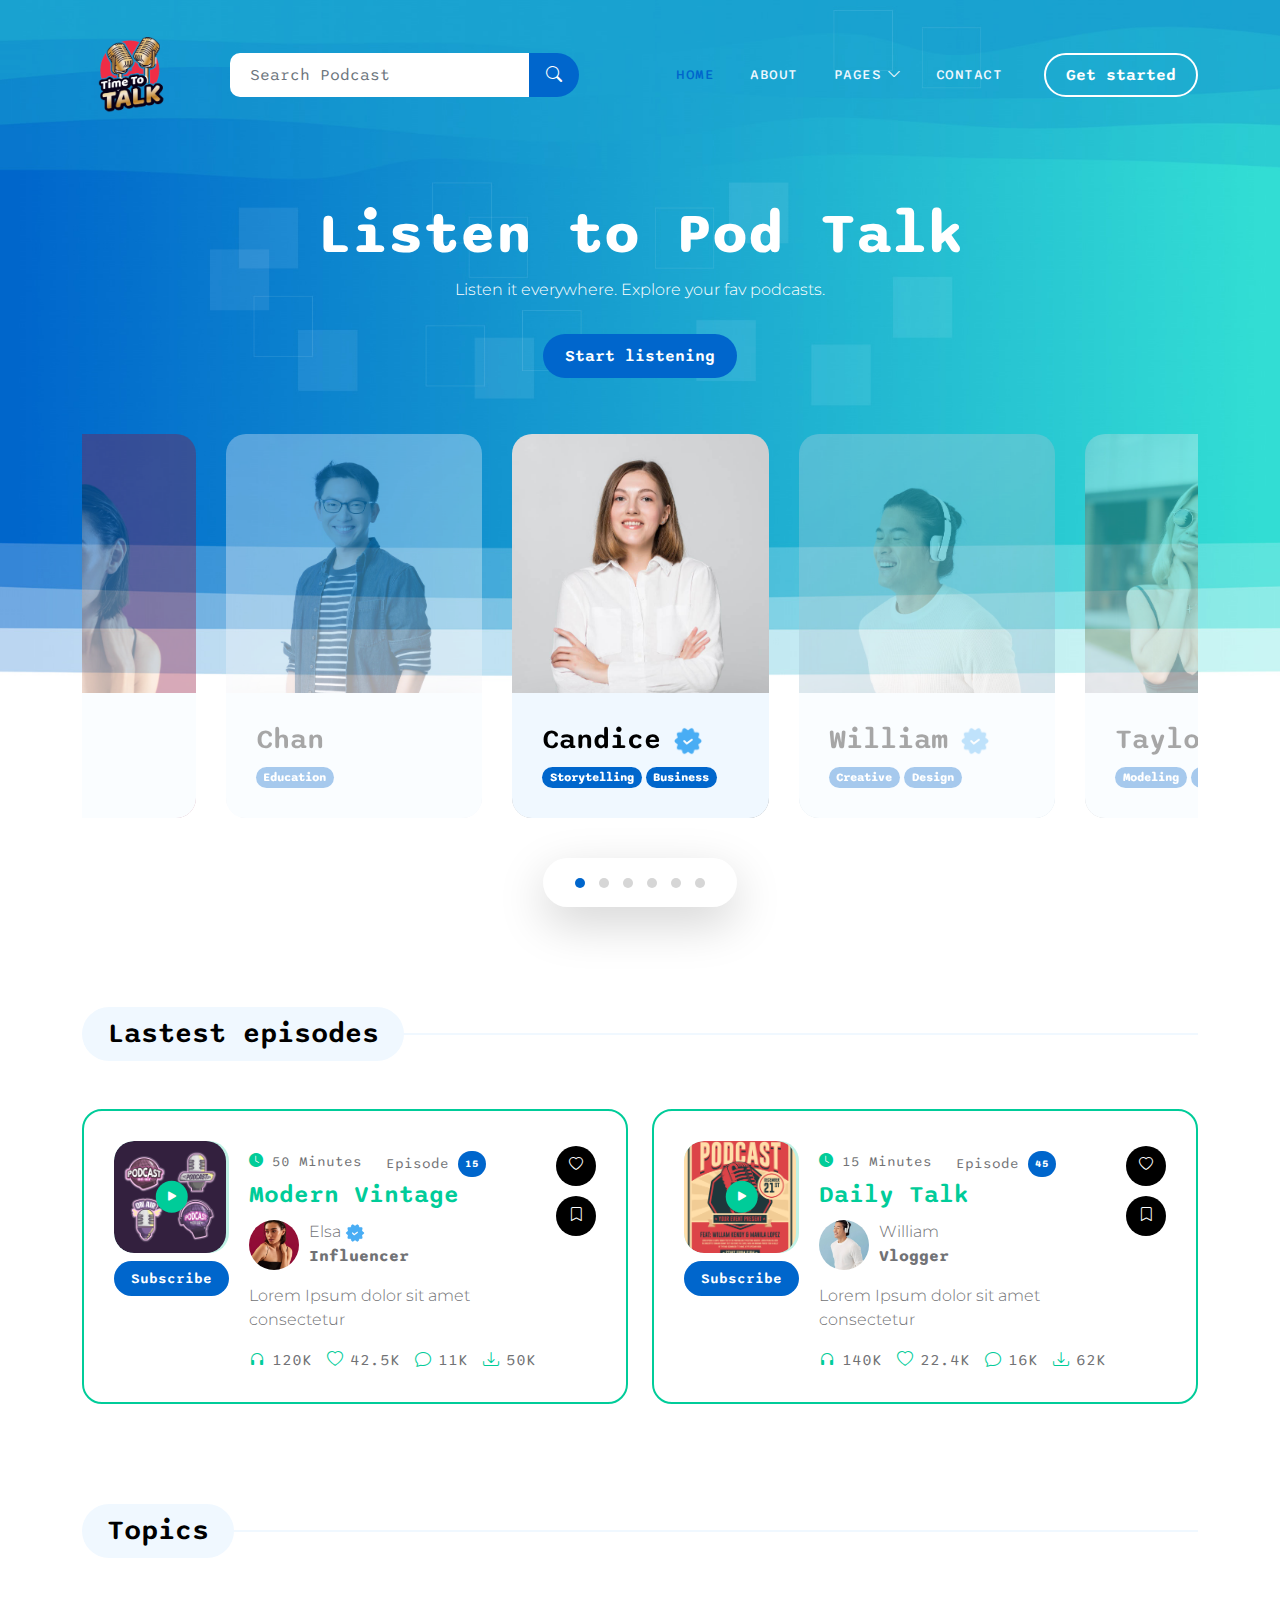
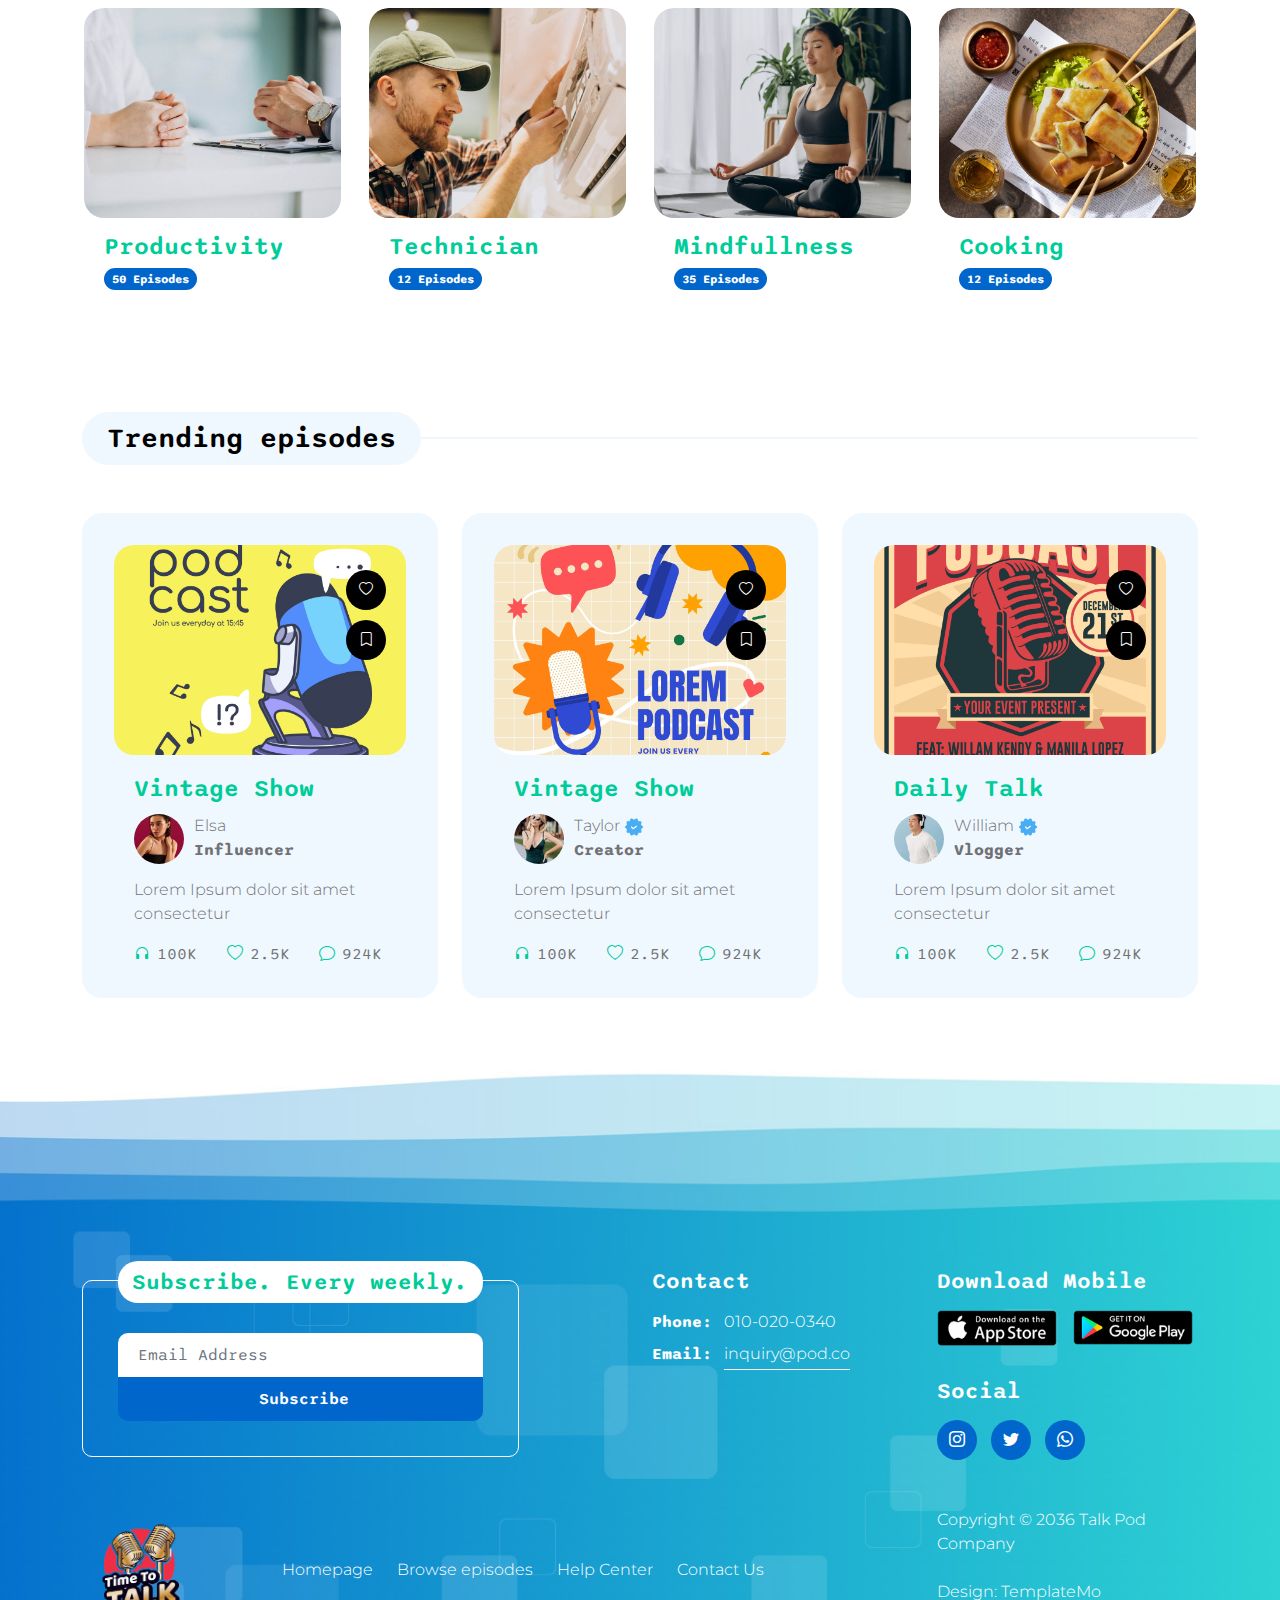
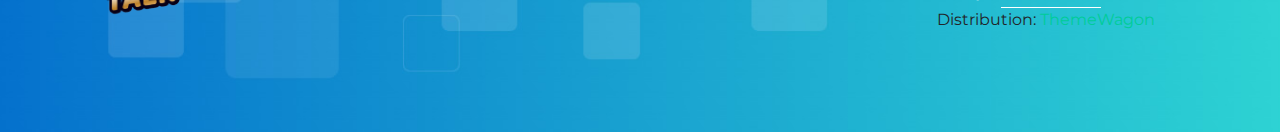
==== index.html @ e6b07812 "carpetas" ====
<!doctype html>
<html lang="en">

<head>
    <meta charset="utf-8">
    <meta name="viewport" content="width=device-width, initial-scale=1">

    <meta name="description" content="">
    <meta name="author" content="">

    <title>Pod Talk - Free Bootstrap 5 CSS Template</title>

    <!-- CSS FILES -->
    <link rel="preconnect" href="https://fonts.googleapis.com">

    <link rel="preconnect" href="https://fonts.gstatic.com" crossorigin>

    <link
        href="https://fonts.googleapis.com/css2?family=Montserrat:wght@300;400&family=Sono:wght@200;300;400;500;700&display=swap"
        rel="stylesheet">

    <link rel="stylesheet" href="css/bootstrap.min.css">

    <link rel="stylesheet" href="css/bootstrap-icons.css">

    <link rel="stylesheet" href="css/owl.carousel.min.css">

    <link rel="stylesheet" href="css/owl.theme.default.min.css">

    <link href="css/templatemo-pod-talk.css" rel="stylesheet">

    <!--

TemplateMo 584 Pod Talk

https://templatemo.com/tm-584-pod-talk

-->
</head>

<body>

    <main>

        <nav class="navbar navbar-expand-lg">
            <div class="container">
                <a class="navbar-brand me-lg-5 me-0" href="index.html">
                    <img src="images/pod-talk-logo.png" class="logo-image img-fluid" alt="templatemo pod talk">
                </a>

                <form action="#" method="get" class="custom-form search-form flex-fill me-3" role="search">
                    <div class="input-group input-group-lg">
                        <input name="search" type="search" class="form-control" id="search" placeholder="Search Podcast"
                            aria-label="Search">

                        <button type="submit" class="form-control" id="submit">
                            <i class="bi-search"></i>
                        </button>
                    </div>
                </form>

                <button class="navbar-toggler" type="button" data-bs-toggle="collapse" data-bs-target="#navbarNav"
                    aria-controls="navbarNav" aria-expanded="false" aria-label="Toggle navigation">
                    <span class="navbar-toggler-icon"></span>
                </button>

                <div class="collapse navbar-collapse" id="navbarNav">
                    <ul class="navbar-nav ms-lg-auto">
                        <li class="nav-item">
                            <a class="nav-link active" href="index.html">Home</a>
                        </li>

                        <li class="nav-item">
                            <a class="nav-link" href="about.html">About</a>
                        </li>

                        <li class="nav-item dropdown">
                            <a class="nav-link dropdown-toggle" href="#" id="navbarLightDropdownMenuLink" role="button"
                                data-bs-toggle="dropdown" aria-expanded="false">Pages</a>

                            <ul class="dropdown-menu dropdown-menu-light" aria-labelledby="navbarLightDropdownMenuLink">
                                <li><a class="dropdown-item" href="listing-page.html">Listing Page</a></li>

                                <li><a class="dropdown-item" href="detail-page.html">Detail Page</a></li>
                            </ul>
                        </li>

                        <li class="nav-item">
                            <a class="nav-link" href="contact.html">Contact</a>
                        </li>
                    </ul>

                    <div class="ms-4">
                        <a href="#section_3" class="btn custom-btn custom-border-btn smoothscroll">Get started</a>
                    </div>
                </div>
            </div>
        </nav>


        <section class="hero-section">
            <div class="container">
                <div class="row">

                    <div class="col-lg-12 col-12">
                        <div class="text-center mb-5 pb-2">
                            <h1 class="text-white">Listen to Pod Talk</h1>

                            <p class="text-white">Listen it everywhere. Explore your fav podcasts.</p>

                            <a href="#section_2" class="btn custom-btn smoothscroll mt-3">Start listening</a>
                        </div>

                        <div class="owl-carousel owl-theme">
                            <div class="owl-carousel-info-wrap item">
                                <img src="images/profile/smiling-business-woman-with-folded-hands-against-white-wall-toothy-smile-crossed-arms.jpg"
                                    class="owl-carousel-image img-fluid" alt="">

                                <div class="owl-carousel-info">
                                    <h4 class="mb-2">
                                        Candice
                                        <img src="images/verified.png" class="owl-carousel-verified-image img-fluid"
                                            alt="">
                                    </h4>

                                    <span class="badge">Storytelling</span>

                                    <span class="badge">Business</span>
                                </div>

                                <div class="social-share">
                                    <ul class="social-icon">
                                        <li class="social-icon-item">
                                            <a href="#" class="social-icon-link bi-twitter"></a>
                                        </li>

                                        <li class="social-icon-item">
                                            <a href="#" class="social-icon-link bi-facebook"></a>
                                        </li>
                                    </ul>
                                </div>
                            </div>

                            <div class="owl-carousel-info-wrap item">
                                <img src="images/profile/handsome-asian-man-listening-music-through-headphones.jpg"
                                    class="owl-carousel-image img-fluid" alt="">

                                <div class="owl-carousel-info">
                                    <h4 class="mb-2">
                                        William
                                        <img src="images/verified.png" class="owl-carousel-verified-image img-fluid"
                                            alt="">
                                    </h4>

                                    <span class="badge">Creative</span>

                                    <span class="badge">Design</span>
                                </div>

                                <div class="social-share">
                                    <ul class="social-icon">
                                        <li class="social-icon-item">
                                            <a href="#" class="social-icon-link bi-twitter"></a>
                                        </li>

                                        <li class="social-icon-item">
                                            <a href="#" class="social-icon-link bi-facebook"></a>
                                        </li>

                                        <li class="social-icon-item">
                                            <a href="#" class="social-icon-link bi-pinterest"></a>
                                        </li>
                                    </ul>
                                </div>
                            </div>

                            <div class="owl-carousel-info-wrap item">
                                <img src="images/profile/cute-smiling-woman-outdoor-portrait.jpg"
                                    class="owl-carousel-image img-fluid" alt="">

                                <div class="owl-carousel-info">
                                    <h4 class="mb-2">Taylor</h4>

                                    <span class="badge">Modeling</span>

                                    <span class="badge">Fashion</span>
                                </div>

                                <div class="social-share">
                                    <ul class="social-icon">
                                        <li class="social-icon-item">
                                            <a href="#" class="social-icon-link bi-twitter"></a>
                                        </li>

                                        <li class="social-icon-item">
                                            <a href="#" class="social-icon-link bi-facebook"></a>
                                        </li>

                                        <li class="social-icon-item">
                                            <a href="#" class="social-icon-link bi-pinterest"></a>
                                        </li>
                                    </ul>
                                </div>
                            </div>

                            <div class="owl-carousel-info-wrap item">
                                <img src="images/profile/man-portrait.jpg" class="owl-carousel-image img-fluid" alt="">

                                <div class="owl-carousel-info">
                                    <h4 class="mb-2">Nick</h4>

                                    <span class="badge">Acting</span>
                                </div>

                                <div class="social-share">
                                    <ul class="social-icon">
                                        <li class="social-icon-item">
                                            <a href="#" class="social-icon-link bi-instagram"></a>
                                        </li>

                                        <li class="social-icon-item">
                                            <a href="#" class="social-icon-link bi-youtube"></a>
                                        </li>
                                    </ul>
                                </div>
                            </div>

                            <div class="owl-carousel-info-wrap item">
                                <img src="images/profile/woman-posing-black-dress-medium-shot.jpg"
                                    class="owl-carousel-image img-fluid" alt="">

                                <div class="owl-carousel-info">
                                    <h4 class="mb-2">
                                        Elsa
                                        <img src="images/verified.png" class="owl-carousel-verified-image img-fluid"
                                            alt="">
                                    </h4>

                                    <span class="badge">Influencer</span>
                                </div>

                                <div class="social-share">
                                    <ul class="social-icon">
                                        <li class="social-icon-item">
                                            <a href="#" class="social-icon-link bi-instagram"></a>
                                        </li>

                                        <li class="social-icon-item">
                                            <a href="#" class="social-icon-link bi-youtube"></a>
                                        </li>
                                    </ul>
                                </div>
                            </div>

                            <div class="owl-carousel-info-wrap item">
                                <img src="images/profile/smart-attractive-asian-glasses-male-standing-smile-with-freshness-joyful-casual-blue-shirt-portrait-white-background.jpg"
                                    class="owl-carousel-image img-fluid" alt="">

                                <div class="owl-carousel-info">
                                    <h4 class="mb-2">Chan</h4>

                                    <span class="badge">Education</span>
                                </div>

                                <div class="social-share">
                                    <ul class="social-icon">
                                        <li class="social-icon-item">
                                            <a href="#" class="social-icon-link bi-linkedin"></a>
                                        </li>

                                        <li class="social-icon-item">
                                            <a href="#" class="social-icon-link bi-whatsapp"></a>
                                        </li>
                                    </ul>
                                </div>
                            </div>
                        </div>
                    </div>

                </div>
            </div>
        </section>


        <section class="latest-podcast-section section-padding pb-0" id="section_2">
            <div class="container">
                <div class="row justify-content-center">

                    <div class="col-lg-12 col-12">
                        <div class="section-title-wrap mb-5">
                            <h4 class="section-title">Lastest episodes</h4>
                        </div>
                    </div>

                    <div class="col-lg-6 col-12 mb-4 mb-lg-0">
                        <div class="custom-block d-flex">
                            <div class="">
                                <div class="custom-block-icon-wrap">
                                    <div class="section-overlay"></div>
                                    <a href="detail-page.html" class="custom-block-image-wrap">
                                        <img src="images/podcast/11683425_4790593.jpg"
                                            class="custom-block-image img-fluid" alt="">

                                        <a href="#" class="custom-block-icon">
                                            <i class="bi-play-fill"></i>
                                        </a>
                                    </a>
                                </div>

                                <div class="mt-2">
                                    <a href="#" class="btn custom-btn">
                                        Subscribe
                                    </a>
                                </div>
                            </div>

                            <div class="custom-block-info">
                                <div class="custom-block-top d-flex mb-1">
                                    <small class="me-4">
                                        <i class="bi-clock-fill custom-icon"></i>
                                        50 Minutes
                                    </small>

                                    <small>Episode <span class="badge">15</span></small>
                                </div>

                                <h5 class="mb-2">
                                    <a href="detail-page.html">
                                        Modern Vintage
                                    </a>
                                </h5>

                                <div class="profile-block d-flex">
                                    <img src="images/profile/woman-posing-black-dress-medium-shot.jpg"
                                        class="profile-block-image img-fluid" alt="">

                                    <p>
                                        Elsa
                                        <img src="images/verified.png" class="verified-image img-fluid" alt="">
                                        <strong>Influencer</strong>
                                    </p>
                                </div>

                                <p class="mb-0">Lorem Ipsum dolor sit amet consectetur</p>

                                <div class="custom-block-bottom d-flex justify-content-between mt-3">
                                    <a href="#" class="bi-headphones me-1">
                                        <span>120k</span>
                                    </a>

                                    <a href="#" class="bi-heart me-1">
                                        <span>42.5k</span>
                                    </a>

                                    <a href="#" class="bi-chat me-1">
                                        <span>11k</span>
                                    </a>

                                    <a href="#" class="bi-download">
                                        <span>50k</span>
                                    </a>
                                </div>
                            </div>

                            <div class="d-flex flex-column ms-auto">
                                <a href="#" class="badge ms-auto">
                                    <i class="bi-heart"></i>
                                </a>

                                <a href="#" class="badge ms-auto">
                                    <i class="bi-bookmark"></i>
                                </a>
                            </div>
                        </div>
                    </div>

                    <div class="col-lg-6 col-12">
                        <div class="custom-block d-flex">
                            <div class="">
                                <div class="custom-block-icon-wrap">
                                    <div class="section-overlay"></div>
                                    <a href="detail-page.html" class="custom-block-image-wrap">
                                        <img src="images/podcast/12577967_02.jpg" class="custom-block-image img-fluid"
                                            alt="">

                                        <a href="#" class="custom-block-icon">
                                            <i class="bi-play-fill"></i>
                                        </a>
                                    </a>
                                </div>

                                <div class="mt-2">
                                    <a href="#" class="btn custom-btn">
                                        Subscribe
                                    </a>
                                </div>
                            </div>

                            <div class="custom-block-info">
                                <div class="custom-block-top d-flex mb-1">
                                    <small class="me-4">
                                        <i class="bi-clock-fill custom-icon"></i>
                                        15 Minutes
                                    </small>

                                    <small>Episode <span class="badge">45</span></small>
                                </div>

                                <h5 class="mb-2">
                                    <a href="detail-page.html">
                                        Daily Talk
                                    </a>
                                </h5>

                                <div class="profile-block d-flex">
                                    <img src="images/profile/handsome-asian-man-listening-music-through-headphones.jpg"
                                        class="profile-block-image img-fluid" alt="">

                                    <p>William
                                        <strong>Vlogger</strong>
                                    </p>
                                </div>

                                <p class="mb-0">Lorem Ipsum dolor sit amet consectetur</p>

                                <div class="custom-block-bottom d-flex justify-content-between mt-3">
                                    <a href="#" class="bi-headphones me-1">
                                        <span>140k</span>
                                    </a>

                                    <a href="#" class="bi-heart me-1">
                                        <span>22.4k</span>
                                    </a>

                                    <a href="#" class="bi-chat me-1">
                                        <span>16k</span>
                                    </a>

                                    <a href="#" class="bi-download">
                                        <span>62k</span>
                                    </a>
                                </div>
                            </div>

                            <div class="d-flex flex-column ms-auto">
                                <a href="#" class="badge ms-auto">
                                    <i class="bi-heart"></i>
                                </a>

                                <a href="#" class="badge ms-auto">
                                    <i class="bi-bookmark"></i>
                                </a>
                            </div>
                        </div>
                    </div>

                </div>
            </div>
        </section>


        <section class="topics-section section-padding pb-0" id="section_3">
            <div class="container">
                <div class="row">

                    <div class="col-lg-12 col-12">
                        <div class="section-title-wrap mb-5">
                            <h4 class="section-title">Topics</h4>
                        </div>
                    </div>

                    <div class="col-lg-3 col-md-6 col-12 mb-4 mb-lg-0">
                        <div class="custom-block custom-block-overlay">
                            <a href="detail-page.html" class="custom-block-image-wrap">
                                <img src="images/topics/physician-consulting-his-patient-clinic.jpg"
                                    class="custom-block-image img-fluid" alt="">
                            </a>

                            <div class="custom-block-info custom-block-overlay-info">
                                <h5 class="mb-1">
                                    <a href="listing-page.html">
                                        Productivity
                                    </a>
                                </h5>

                                <p class="badge mb-0">50 Episodes</p>
                            </div>
                        </div>
                    </div>

                    <div class="col-lg-3 col-md-6 col-12 mb-4 mb-lg-0">
                        <div class="custom-block custom-block-overlay">
                            <a href="detail-page.html" class="custom-block-image-wrap">
                                <img src="images/topics/repairman-doing-air-conditioner-service.jpg"
                                    class="custom-block-image img-fluid" alt="">
                            </a>

                            <div class="custom-block-info custom-block-overlay-info">
                                <h5 class="mb-1">
                                    <a href="listing-page.html">
                                        Technician
                                    </a>
                                </h5>

                                <p class="badge mb-0">12 Episodes</p>
                            </div>
                        </div>
                    </div>

                    <div class="col-lg-3 col-md-6 col-12 mb-4 mb-lg-0">
                        <div class="custom-block custom-block-overlay">
                            <a href="detail-page.html" class="custom-block-image-wrap">
                                <img src="images/topics/woman-practicing-yoga-mat-home.jpg"
                                    class="custom-block-image img-fluid" alt="">
                            </a>

                            <div class="custom-block-info custom-block-overlay-info">
                                <h5 class="mb-1">
                                    <a href="listing-page.html">
                                        Mindfullness
                                    </a>
                                </h5>

                                <p class="badge mb-0">35 Episodes</p>
                            </div>
                        </div>
                    </div>

                    <div class="col-lg-3 col-md-6 col-12 mb-4 mb-lg-0">
                        <div class="custom-block custom-block-overlay">
                            <a href="detail-page.html" class="custom-block-image-wrap">
                                <img src="images/topics/delicious-meal-with-sambal-arrangement.jpg"
                                    class="custom-block-image img-fluid" alt="">
                            </a>

                            <div class="custom-block-info custom-block-overlay-info">
                                <h5 class="mb-1">
                                    <a href="listing-page.html">
                                        Cooking
                                    </a>
                                </h5>

                                <p class="badge mb-0">12 Episodes</p>
                            </div>
                        </div>
                    </div>

                </div>
            </div>
        </section>


        <section class="trending-podcast-section section-padding">
            <div class="container">
                <div class="row">

                    <div class="col-lg-12 col-12">
                        <div class="section-title-wrap mb-5">
                            <h4 class="section-title">Trending episodes</h4>
                        </div>
                    </div>

                    <div class="col-lg-4 col-12 mb-4 mb-lg-0">
                        <div class="custom-block custom-block-full">
                            <div class="custom-block-image-wrap">
                                <a href="detail-page.html">
                                    <img src="images/podcast/27376480_7326766.jpg" class="custom-block-image img-fluid"
                                        alt="">
                                </a>
                            </div>

                            <div class="custom-block-info">
                                <h5 class="mb-2">
                                    <a href="detail-page.html">
                                        Vintage Show
                                    </a>
                                </h5>

                                <div class="profile-block d-flex">
                                    <img src="images/profile/woman-posing-black-dress-medium-shot.jpg"
                                        class="profile-block-image img-fluid" alt="">

                                    <p>Elsa
                                        <strong>Influencer</strong>
                                    </p>
                                </div>

                                <p class="mb-0">Lorem Ipsum dolor sit amet consectetur</p>

                                <div class="custom-block-bottom d-flex justify-content-between mt-3">
                                    <a href="#" class="bi-headphones me-1">
                                        <span>100k</span>
                                    </a>

                                    <a href="#" class="bi-heart me-1">
                                        <span>2.5k</span>
                                    </a>

                                    <a href="#" class="bi-chat me-1">
                                        <span>924k</span>
                                    </a>
                                </div>
                            </div>

                            <div class="social-share d-flex flex-column ms-auto">
                                <a href="#" class="badge ms-auto">
                                    <i class="bi-heart"></i>
                                </a>

                                <a href="#" class="badge ms-auto">
                                    <i class="bi-bookmark"></i>
                                </a>
                            </div>
                        </div>
                    </div>

                    <div class="col-lg-4 col-12 mb-4 mb-lg-0">
                        <div class="custom-block custom-block-full">
                            <div class="custom-block-image-wrap">
                                <a href="detail-page.html">
                                    <img src="images/podcast/27670664_7369753.jpg" class="custom-block-image img-fluid"
                                        alt="">
                                </a>
                            </div>

                            <div class="custom-block-info">
                                <h5 class="mb-2">
                                    <a href="detail-page.html">
                                        Vintage Show
                                    </a>
                                </h5>

                                <div class="profile-block d-flex">
                                    <img src="images/profile/cute-smiling-woman-outdoor-portrait.jpg"
                                        class="profile-block-image img-fluid" alt="">

                                    <p>
                                        Taylor
                                        <img src="images/verified.png" class="verified-image img-fluid" alt="">
                                        <strong>Creator</strong>
                                    </p>
                                </div>

                                <p class="mb-0">Lorem Ipsum dolor sit amet consectetur</p>

                                <div class="custom-block-bottom d-flex justify-content-between mt-3">
                                    <a href="#" class="bi-headphones me-1">
                                        <span>100k</span>
                                    </a>

                                    <a href="#" class="bi-heart me-1">
                                        <span>2.5k</span>
                                    </a>

                                    <a href="#" class="bi-chat me-1">
                                        <span>924k</span>
                                    </a>
                                </div>
                            </div>

                            <div class="social-share d-flex flex-column ms-auto">
                                <a href="#" class="badge ms-auto">
                                    <i class="bi-heart"></i>
                                </a>

                                <a href="#" class="badge ms-auto">
                                    <i class="bi-bookmark"></i>
                                </a>
                            </div>
                        </div>
                    </div>

                    <div class="col-lg-4 col-12">
                        <div class="custom-block custom-block-full">
                            <div class="custom-block-image-wrap">
                                <a href="detail-page.html">
                                    <img src="images/podcast/12577967_02.jpg" class="custom-block-image img-fluid"
                                        alt="">
                                </a>
                            </div>

                            <div class="custom-block-info">
                                <h5 class="mb-2">
                                    <a href="detail-page.html">
                                        Daily Talk
                                    </a>
                                </h5>

                                <div class="profile-block d-flex">
                                    <img src="images/profile/handsome-asian-man-listening-music-through-headphones.jpg"
                                        class="profile-block-image img-fluid" alt="">

                                    <p>
                                        William
                                        <img src="images/verified.png" class="verified-image img-fluid" alt="">
                                        <strong>Vlogger</strong>
                                    </p>
                                </div>

                                <p class="mb-0">Lorem Ipsum dolor sit amet consectetur</p>

                                <div class="custom-block-bottom d-flex justify-content-between mt-3">
                                    <a href="#" class="bi-headphones me-1">
                                        <span>100k</span>
                                    </a>

                                    <a href="#" class="bi-heart me-1">
                                        <span>2.5k</span>
                                    </a>

                                    <a href="#" class="bi-chat me-1">
                                        <span>924k</span>
                                    </a>
                                </div>
                            </div>

                            <div class="social-share d-flex flex-column ms-auto">
                                <a href="#" class="badge ms-auto">
                                    <i class="bi-heart"></i>
                                </a>

                                <a href="#" class="badge ms-auto">
                                    <i class="bi-bookmark"></i>
                                </a>
                            </div>
                        </div>
                    </div>

                </div>
            </div>
        </section>
    </main>


    <footer class="site-footer">
        <div class="container">
            <div class="row">

                <div class="col-lg-6 col-12 mb-5 mb-lg-0">
                    <div class="subscribe-form-wrap">
                        <h6>Subscribe. Every weekly.</h6>

                        <form class="custom-form subscribe-form" action="#" method="get" role="form">
                            <input type="email" name="subscribe-email" id="subscribe-email" pattern="[^ @]*@[^ @]*"
                                class="form-control" placeholder="Email Address" required="">

                            <div class="col-lg-12 col-12">
                                <button type="submit" class="form-control" id="submit">Subscribe</button>
                            </div>
                        </form>
                    </div>
                </div>

                <div class="col-lg-3 col-md-6 col-12 mb-4 mb-md-0 mb-lg-0">
                    <h6 class="site-footer-title mb-3">Contact</h6>

                    <p class="mb-2"><strong class="d-inline me-2">Phone:</strong> 010-020-0340</p>

                    <p>
                        <strong class="d-inline me-2">Email:</strong>
                        <a href="#">inquiry@pod.co</a>
                    </p>
                </div>

                <div class="col-lg-3 col-md-6 col-12">
                    <h6 class="site-footer-title mb-3">Download Mobile</h6>

                    <div class="site-footer-thumb mb-4 pb-2">
                        <div class="d-flex flex-wrap">
                            <a href="#">
                                <img src="images/app-store.png" class="me-3 mb-2 mb-lg-0 img-fluid" alt="">
                            </a>

                            <a href="#">
                                <img src="images/play-store.png" class="img-fluid" alt="">
                            </a>
                        </div>
                    </div>

                    <h6 class="site-footer-title mb-3">Social</h6>

                    <ul class="social-icon">
                        <li class="social-icon-item">
                            <a href="#" class="social-icon-link bi-instagram"></a>
                        </li>

                        <li class="social-icon-item">
                            <a href="#" class="social-icon-link bi-twitter"></a>
                        </li>

                        <li class="social-icon-item">
                            <a href="#" class="social-icon-link bi-whatsapp"></a>
                        </li>
                    </ul>
                </div>

            </div>
        </div>

        <div class="container pt-5">
            <div class="row align-items-center">

                <div class="col-lg-2 col-md-3 col-12">
                    <a class="navbar-brand" href="index.html">
                        <img src="images/pod-talk-logo.png" class="logo-image img-fluid" alt="templatemo pod talk">
                    </a>
                </div>

                <div class="col-lg-7 col-md-9 col-12">
                    <ul class="site-footer-links">
                        <li class="site-footer-link-item">
                            <a href="#" class="site-footer-link">Homepage</a>
                        </li>

                        <li class="site-footer-link-item">
                            <a href="#" class="site-footer-link">Browse episodes</a>
                        </li>

                        <li class="site-footer-link-item">
                            <a href="#" class="site-footer-link">Help Center</a>
                        </li>

                        <li class="site-footer-link-item">
                            <a href="#" class="site-footer-link">Contact Us</a>
                        </li>
                    </ul>
                </div>

                <div class="col-lg-3 col-12">
                    <p class="copyright-text mb-0">Copyright © 2036 Talk Pod Company
                        <br><br>
                        Design: <a rel="nofollow" href="https://templatemo.com/page/1" target="_parent">TemplateMo</a>
                    </p> Distribution: <a rel="nofollow" href="https://themewagon.com" target="_blank">ThemeWagon</a>
                </div>
            </div>
        </div>
    </footer>


    <!-- JAVASCRIPT FILES -->
    <script src="js/jquery.min.js"></script>
    <script src="js/bootstrap.bundle.min.js"></script>
    <script src="js/owl.carousel.min.js"></script>
    <script src="js/custom.js"></script>

</body>

</html>
---- css/templatemo-pod-talk.css ----
/*

TemplateMo 584 Pod Talk

https://templatemo.com/tm-584-pod-talk

*/



/*---------------------------------------
  CUSTOM PROPERTIES ( VARIABLES )             
-----------------------------------------*/
:root {
  --white-color:                  #ffffff;
  --primary-color:                #00CC99;
  --secondary-color:              #0066CC;
  --section-bg-color:             #f0f8ff;
  --custom-btn-bg-color:          #0066CC;
  --custom-btn-bg-hover-color:    #00CC99;
  --dark-color:                   #000000;
  --p-color:                      #717275;
  --border-color:                 #7fffd4;
  --link-hover-color:             #0066CC;

  --body-font-family:             'Montserrat', sans-serif;
  --title-font-family:            'Sono', sans-serif;

  --h1-font-size:                 58px;
  --h2-font-size:                 46px;
  --h3-font-size:                 32px;
  --h4-font-size:                 28px;
  --h5-font-size:                 24px;
  --h6-font-size:                 22px;
  --p-font-size:                  16px;
  --menu-font-size:               14px;

  --border-radius-large:          100px;
  --border-radius-medium:         20px;
  --border-radius-small:          10px;

  --font-weight-light:            300;
  --font-weight-normal:           400;
  --font-weight-medium:           500;
  --font-weight-semibold:         600;
  --font-weight-bold:             700;
}

body {
  background-color: var(--white-color);
  font-family: var(--body-font-family); 
}


/*---------------------------------------
  TYPOGRAPHY               
-----------------------------------------*/

h2,
h3,
h4,
h5,
h6 {
  color: var(--dark-color);
}

h1,
h2,
h3,
h4,
h5,
h6 {
  font-family: var(--title-font-family); 
  font-weight: var(--font-weight-semibold);
}

h1 {
  font-size: var(--h1-font-size);
  font-weight: var(--font-weight-bold);
}

h2 {
  font-size: var(--h2-font-size);
  font-weight: var(--font-weight-bold);
}

h3 {
  font-size: var(--h3-font-size);
}

h4 {
  font-size: var(--h4-font-size);
}

h5 {
  font-size: var(--h5-font-size);
}

h6 {
  font-size: var(--h6-font-size);
}

p {
  color: var(--p-color);
  font-size: var(--p-font-size);
  font-weight: var(--font-weight-light);
}

ul li {
  color: var(--p-color);
  font-size: var(--p-font-size);
  font-weight: var(--font-weight-light);
}

a, 
button {
  touch-action: manipulation;
  transition: all 0.3s;
}

a {
  display: inline-block;
  color: var(--primary-color);
  text-decoration: none;
}

a:hover {
  color: var(--link-hover-color);
}

b,
strong {
  font-weight: var(--font-weight-bold);
}

::selection {
  background-color: var(--primary-color);
  color: var(--white-color);
}


/*---------------------------------------
  SECTION               
-----------------------------------------*/
.section-title-wrap {
  position: relative;
}

.section-title-wrap::after {
  content: "";
  background: var(--section-bg-color);
  width: 100%;
  height: 2px;
  position: absolute;
  top: 50%;
  left: 50%;
  transform: translate(-50%, -50%);
  pointer-events: none;
}

.section-title {
  background: var(--section-bg-color);
  border-radius: var(--border-radius-large);
  display: inline-block;
  position: relative;
  z-index: 2;
  margin-bottom: 0;
  padding: 10px 25px;
}

.section-padding {
  padding-top: 100px;
  padding-bottom: 100px;
}

main {
  position: relative;
  z-index: 1;
}

.section-bg {
  background-color: var(--section-bg-color);
}

.section-overlay {
  background-color: var(--primary-color);
  position: absolute;
  top: 0;
  left: 0;
  pointer-events: none;
  width: 100%;
  height: 100%;
  opacity: 0.85;
}

.section-overlay + .container {
  position: relative;
}


/*---------------------------------------
  CUSTOM ICON COLOR               
-----------------------------------------*/
.custom-icon {
  color: var(--primary-color);
}


/*---------------------------------------
  CUSTOM BUTTON               
-----------------------------------------*/
.custom-btn {
  background: var(--custom-btn-bg-color);
  border: 2px solid transparent;
  border-radius: var(--border-radius-large);
  color: var(--white-color);
  font-family: var(--title-font-family);
  font-size: var(--p-font-size);
  font-weight: var(--font-weight-semibold);
  line-height: normal;
  transition: all 0.3s;
  padding: 10px 20px;
}

.custom-btn:hover {
  background: var(--custom-btn-bg-hover-color);
  color: var(--white-color);
}

.custom-border-btn {
  background: transparent;
  border: 2px solid var(--custom-btn-bg-color);
  color: var(--custom-btn-bg-color);
}

.custom-border-btn:hover {
  background: var(--custom-btn-bg-color);
  border-color: transparent;
  color: var(--primary-color);
}

.custom-btn-bg-white {
  border-color: var(--white-color);
  color: var(--white-color);
}


/*---------------------------------------
  SITE HEADER              
-----------------------------------------*/
.site-header {
  background-image: url('../images/templatemo-wave-header.jpg'), linear-gradient(#348CD2, #FFFFFF);;
  background-repeat: no-repeat;
  background-size: cover;
  background-position: center;
  min-height: 480px;
  position: relative;
}

.site-header h2 {
  color: var(--white-color);
}


/*---------------------------------------
  NAVIGATION              
-----------------------------------------*/
.navbar {
  background-color: transparent;
  position: absolute;
  top: 0;
  right: 0;
  left: 0;
  z-index: 9;
  padding-top: 20px;
  padding-bottom: 20px;
}

.navbar .navbar-brand,
.navbar .navbar-brand:hover {
  color: var(--white-color);
}

.navbar .logo-image {
  width: 100px;
}

.logo-image {
  width: 120px;
  height: auto;
}

.navbar-brand,
.navbar-brand:hover {
  font-size: var(--h3-font-size);
  font-weight: var(--font-weight-bold);
  display: inline-block;
}

.navbar-brand span {
  font-family: var(--title-font-family);
}

.navbar-nav .nav-link {
  display: inline-block;
  color: var(--section-bg-color);
  font-family: var(--title-font-family); 
  font-size: var(--menu-font-size);
  font-weight: var(--font-weight-medium);
  text-transform: uppercase;
  letter-spacing: 0.5px;
  position: relative;
  padding-top: 15px;
  padding-bottom: 15px;
}

.navbar-expand-lg .navbar-nav .nav-link {
  padding-right: 18px;
  padding-left: 18px;
}

.navbar-nav .nav-link.active, 
.navbar-nav .nav-link:hover {
  color: var(--secondary-color);
}

.navbar .dropdown-menu {
  background: var(--white-color);
  box-shadow: 0 1rem 3rem rgba(0,0,0,.175);
  border: 0;
  display: inherit;
  opacity: 0;
  min-width: 9rem;
  margin-top: 20px;
  padding: 13px 0 10px 0;
  transition: all 0.3s;
  pointer-events: none;
}

.navbar .dropdown-menu::before {
  content: "";
  width: 0;
  height: 0;
  border-left: 20px solid transparent;
  border-right: 20px solid transparent;
  border-bottom: 15px solid var(--white-color);
  position: absolute;
  top: -10px;
  left: 10px;
}

.navbar .dropdown-item {
  display: inline-block;
  color: var(--p-bg-color);
  font-family: var(--title-font-family); 
  font-size: var(--menu-font-size);
  font-weight: var(--font-weight-medium);
  text-transform: uppercase;
  letter-spacing: 0.5px;
  position: relative;
}

.navbar .dropdown-item.active, 
.navbar .dropdown-item:active,
.navbar .dropdown-item:focus, 
.navbar .dropdown-item:hover {
  background: transparent;
  color: var(--secondary-color);
}

.navbar .dropdown-toggle::after {
  content: "\f282";
  display: inline-block;
  font-family: bootstrap-icons !important;
  font-size: var(--menu-font-size);
  font-style: normal;
  font-weight: normal !important;
  font-variant: normal;
  text-transform: none;
  line-height: 1;
  vertical-align: -.125em;
  -webkit-font-smoothing: antialiased;
  -moz-osx-font-smoothing: grayscale;
  position: relative;
  left: 2px;
  border: 0;
}

@media screen and (min-width: 992px) {
  .navbar .dropdown:hover .dropdown-menu {
    opacity: 1;
    margin-top: 0;
    pointer-events: auto;
  }
}

.navbar .custom-border-btn {
  border-color: var(--white-color);
  color: var(--white-color);
}

.navbar .custom-border-btn:hover {
  background: var(--white-color);
  color: var(--secondary-color);
}

.navbar-toggler {
  border: 0;
  padding: 0;
  cursor: pointer;
  margin: 0;
  width: 30px;
  height: 35px;
  outline: none;
}

.navbar-toggler:focus {
  outline: none;
  box-shadow: none;
}

.navbar-toggler[aria-expanded="true"] .navbar-toggler-icon {
  background: transparent;
}

.navbar-toggler[aria-expanded="true"] .navbar-toggler-icon:before,
.navbar-toggler[aria-expanded="true"] .navbar-toggler-icon:after {
  transition: top 300ms 50ms ease, -webkit-transform 300ms 350ms ease;
  transition: top 300ms 50ms ease, transform 300ms 350ms ease;
  transition: top 300ms 50ms ease, transform 300ms 350ms ease, -webkit-transform 300ms 350ms ease;
  top: 0;
}

.navbar-toggler[aria-expanded="true"] .navbar-toggler-icon:before {
  transform: rotate(45deg);
}

.navbar-toggler[aria-expanded="true"] .navbar-toggler-icon:after {
  transform: rotate(-45deg);
}

.navbar-toggler .navbar-toggler-icon {
  background: var(--white-color);
  transition: background 10ms 300ms ease;
  display: block;
  width: 30px;
  height: 2px;
  position: relative;
}

.navbar-toggler .navbar-toggler-icon:before,
.navbar-toggler .navbar-toggler-icon:after {
  transition: top 300ms 350ms ease, -webkit-transform 300ms 50ms ease;
  transition: top 300ms 350ms ease, transform 300ms 50ms ease;
  transition: top 300ms 350ms ease, transform 300ms 50ms ease, -webkit-transform 300ms 50ms ease;
  position: absolute;
  right: 0;
  left: 0;
  background: var(--white-color);
  width: 30px;
  height: 2px;
  content: '';
}

.navbar-toggler .navbar-toggler-icon::before {
  top: -8px;
}

.navbar-toggler .navbar-toggler-icon::after {
  top: 8px;
}


/*---------------------------------------
  CAROUSEL        
-----------------------------------------*/
.hero-section {
  background-image: url('../images/templatemo-wave-banner.jpg'), linear-gradient(#348CD2, #FFFFFF);
  background-repeat: no-repeat;
  background-size: 108% 76%;
  background-position: top;
  padding-top: 200px;
}

.owl-carousel {
  text-align: center;
}

.owl-carousel-image {
  display: block;
}

.owl-carousel .owl-item .owl-carousel-verified-image {
  display: inline-block;
  width: 30px;
  height: auto;
  position: relative;
  right: 5px;
}

.verified-image {
  display: inline-block;
  width: 20px;
  height: auto;
}

.owl-carousel .owl-item {
  opacity: 0.35;
}

.owl-carousel .owl-item.active.center {
  opacity: 1;
}

.owl-carousel-info-wrap {
  border-radius: var(--border-radius-medium);
  position: relative;
  overflow: hidden;
  text-align: left;
}

.owl-carousel-info {
  background-color: var(--section-bg-color);
  box-shadow: 0 1rem 3rem rgba(0,0,0,.175);
  position: absolute;
  bottom: 0;
  right: 0;
  left: 0;
  padding: 30px;
}

.badge {
  background-color: var(--custom-btn-bg-color);
  font-family: var(--title-font-family);
  border-radius: var(--border-radius-large);
  color: var(--white-color);
  padding-bottom: 5px;
}

.owl-carousel-info-wrap .social-share,
.team-thumb .social-share {
  position: absolute;
  right: 0;
  bottom: 0;
}

.owl-carousel-info-wrap .social-icon,
.team-thumb .social-icon {
  opacity: 0;
  transition: all 0.3s ease;
  transform: translateX(0);
  padding-right: 20px;
  padding-left: 20px;
}

.owl-carousel .owl-item.active.center .owl-carousel-info-wrap:hover .social-icon,
.team-thumb:hover .social-icon {
  transform: translateY(-100%);
  opacity: 1;
}

.owl-carousel-info-wrap .social-icon-item,
.owl-carousel-info-wrap .social-icon-link,
.team-thumb .social-icon-item,
.team-thumb .social-icon-link {
  display: block;
  margin-bottom: 10px;
  margin-left: auto;
}

.owl-carousel-info-wrap .social-icon-link {
  margin-top: 5px;
  margin-bottom: 5px;
}

.owl-carousel .owl-dots {
  background-color: var(--white-color);
  box-shadow: 0 1rem 3rem rgba(0,0,0,.175);
  border-radius: var(--border-radius-large);
  display: inline-block;
  margin: auto;
  margin-top: 40px;
  padding: 15px 25px;
  padding-bottom: 7px;
}

.owl-theme .owl-nav.disabled+.owl-dots {
  margin-top: 40px;
}

.owl-theme .owl-dots .owl-dot.active span, 
.owl-theme .owl-dots .owl-dot:hover span {
  background: var(--secondary-color);
}


/*---------------------------------------
  CUSTOM BLOCK              
-----------------------------------------*/
.custom-block {
  border: 2px solid var(--primary-color);
  border-radius: var(--border-radius-medium);
  position: relative;
  overflow: hidden;
  padding: 30px;
  transition: all 0.3s ease;
}

.custom-block:hover {
  background: var(--white-color);
  box-shadow: 0 1rem 3rem rgba(0,0,0,.175);
  border-color: transparent;
  transform: translateY(-3px);
}

.custom-block-info {
  display: block;
  padding: 10px 20px;
  padding-bottom: 0;
}

.custom-block-image-wrap {
  position: relative;
  display: block;
  height: 100%;
}

.custom-block-image-wrap > a {
  display: block;
}

.custom-block-image {
  border-radius: var(--border-radius-medium);
  display: block;
  width: 112px;
  height: 112px;
  object-fit: cover;
}

.custom-block-image-detail-page .custom-block-image {
  width: 100%;
  height: 212px;
}

.custom-block .custom-block-icon {
  position: absolute;
  top: 50%;
  left: 50%;
  transform: translate(-50%, -50%);
}

.custom-block-icon-wrap {
  border-radius: var(--border-radius-medium);
  position: relative;
  overflow: hidden;
}

.custom-block-icon-wrap .section-overlay {
  opacity: 0.25;
}

.custom-block-btn-group {
  position: absolute;
  bottom: 0;
  right: 0;
  left: 0;
  margin: 20px;
}

.custom-block-btn-group .custom-block-icon {
  position: relative;
  top: 0;
  left: 0;
  transform: none;
}

.custom-block-icon {
  background: var(--primary-color);
  border-radius: var(--border-radius-medium);
  font-size: var(--p-font-size);
  color: var(--white-color);
  text-align: center;
  width: 32.5px;
  height: 32.5px;
  line-height: 32.5px;
  transition: all 0.3s;
}

.custom-block-icon:hover {
  background: var(--secondary-color);
  color: var(--white-color);
}

.custom-block .custom-btn {
  font-size: var(--menu-font-size);
  padding: 7px 15px;
}

.custom-block .custom-block-info + div .badge {
  background-color: var(--dark-color);
  color: var(--white-color);
  border-radius: 50px !important;
  font-size: var(--menu-font-size);
  display: flex;
  justify-content: center;
  text-align: center;
  width: 40px;
  height: 40px;
  line-height: 30px;
  margin-top: 5px;
  margin-bottom: 5px;
}

.custom-block .custom-block-info + div .badge:hover {
  background-color: var(--secondary-color);
}

.custom-block-full {
  background-color: var(--section-bg-color);
  border-color: transparent;
}

.custom-block-full:hover {
  border-color: var(--primary-color);
}

.custom-block-full .custom-block-info {
  padding: 20px;
  padding-bottom: 0;
}

.custom-block-full .custom-block-image {
  width: 100%;
  height: 210px;
}

.custom-block-full .social-share {
  position: absolute;
  top: 0;
  right: 0;
  margin: 50px;
}

.custom-block-top small {
  color: var(--p-color);
  font-family: var(--title-font-family);
}

.custom-block-top .badge {
  background-color: var(--secondary-color);
  color: var(--white-color);
  display: inline-block;
  vertical-align: middle;
  height: 26.64px;
  line-height: 20px;
}

.custom-block-bottom a:hover span {
  color: var(--primary-color);
}

.custom-block-bottom a span {
  font-family: var(--title-font-family);
  color: var(--p-color);
  text-transform: uppercase;
  margin-left: 3px;
}

.custom-block-overlay {
  border-color: transparent;
  padding: 0;
}

.custom-block-overlay .custom-block-image {
  margin: auto;
  width: 100%;
  height: 210px;
  transition: all 0.3s;
}

.custom-block-overlay:hover .custom-block-image {
  padding: 15px;
  padding-bottom: 0;
}

.custom-block-overlay-info {
  padding: 15px 20px 20px 20px;
}


/*---------------------------------------
  PROIFLE BLOCK               
-----------------------------------------*/
.profile-block {
  margin-top: 10px;
}

.profile-block-image {
  border-radius: var(--border-radius-large);
  width: 50px;
  height: 50px;
  object-fit: cover;
  margin-right: 10px;
}

.profile-block p strong {
  display: block;
  font-family: var(--title-font-family);
}

.profile-detail-block {
  border: 1px solid #dee2e6;
  border-radius: var(--border-radius-large);
  padding: 25px 35px;
}

.profile-detail-block p {
  margin-bottom: 0;
}


/*---------------------------------------
  ABOUT & TEAM SECTION               
-----------------------------------------*/
.about-image {
  border-radius: var(--border-radius-medium);
  display: block;
}

.team-thumb {
  border-radius: var(--border-radius-medium);
  position: relative;
  overflow: hidden;
}

.team-info {
  background-color: var(--white-color);
  position: absolute;
  bottom: 0;
  right: 0;
  left: 0;
  padding: 30px;
}


/*---------------------------------------
  PAGINATION               
-----------------------------------------*/
.pagination {
  border: 1px solid #dee2e6;
  border-radius: var(--border-radius-large);
  padding: 20px;
}

.page-link {
  border: 0;
  border-radius: var(--border-radius-small);
  color: var(--p-color);
  font-family: var(--title-font-family);
  margin: 0 5px;
  padding: 10px 20px;
}

.page-link:hover,
.page-item:first-child .page-link:hover,
.page-item:last-child .page-link:hover {
  background-color: var(--secondary-color);
  color: var(--white-color);
}

.page-item:first-child .page-link {
  margin-right: 10px;
}

.active>.page-link, .page-link.active {
  background-color: var(--secondary-color);
  border-color: var(--secondary-color);
}


/*---------------------------------------
  CONTACT               
-----------------------------------------*/
.contact-info p strong {
  font-family: var(--title-font-family);
  min-width: 90px;
}

.contact-info p a {
  color: var(--p-color);
  border-bottom: 1px solid;
  padding-bottom: 3px;
}

.contact-info p a:hover {
  color: var(--secondary-color);
}

.google-map {
  border-radius: var(--border-radius-medium);
}

.contact-form .form-floating>textarea {
  border-radius: var(--border-radius-medium);
  height: 150px;
}


/*---------------------------------------
  SUBSCRIBE FORM               
-----------------------------------------*/
.subscribe-form-wrap {
  border: 1px solid var(--white-color);
  border-radius: var(--border-radius-small);
  width: 80%;
  position: relative;
  top: 12px;
  padding: 35px;
}

.subscribe-form-wrap h6 {
  background: var(--white-color);
  border-radius: var(--border-radius-medium);
  color: var(--primary-color);
  text-align: center;
  position: relative;
  bottom: 55px;
  margin-bottom: -25px;
  padding: 8px;
}

.subscribe-form #subscribe-email {
  border: 0;
  border-radius: 10px 10px 0 0;
  margin-bottom: 0;
}

.subscribe-form #submit {
  border-radius: 0 0 10px 10px;
}


/*---------------------------------------
  CUSTOM FORM               
-----------------------------------------*/
.custom-form .form-control {
  border-radius: var(--border-radius-small);
  color: var(--p-color);
  font-family: var(--title-font-family);
  font-size: var(--p-font-size);
  margin-bottom: 24px;
  padding-top: 10px;
  padding-bottom: 10px;
  padding-left: 20px;
  outline: none;
}

.form-floating>label {
  padding-left: 20px;
}

.custom-form button[type="submit"] {
  background: var(--custom-btn-bg-color);
  border: none;
  border-radius: var(--border-radius-large);
  color: var(--white-color);
  font-family: var(--title-font-family);
  font-size: var(--p-font-size);
  font-weight: var(--font-weight-semibold);
  transition: all 0.3s;
  margin-bottom: 0;
}

.custom-form button[type="submit"]:hover,
.custom-form button[type="submit"]:focus {
  background: var(--custom-btn-bg-hover-color);
  border-color: transparent;
}


/*---------------------------------------
  SEARCH FORM               
-----------------------------------------*/
.search-form .form-control {
  border: 0;
  margin-bottom: 0;
}

.search-form button[type="submit"] {
  background: var(--secondary-color);
  border-color: var(--secondary-color);
  max-width: 50px;
  height: 100%;
  padding-left: 15px;
}

.search-form button[type="submit"]:hover {
  background: var(--primary-color);
}


/*---------------------------------------
  SITE FOOTER              
-----------------------------------------*/
.site-footer {
  background-image: url('../images/templatemo-wave-footer.jpg'), linear-gradient(#FFFFFF, #348CD2);
  background-repeat: no-repeat;
  background-size: cover;
  background-position: center;
  margin-top: -80px;
  padding-top: 100px;
  padding-bottom: 150px;
}

.site-footer > .container {
  position: relative;
  top: 50px;
  padding-top: 100px;
}

.site-footer-title,
.site-footer p {
  color: var(--white-color);
}

.site-footer p strong {
  font-family: var(--title-font-family);
}

.site-footer p a {
  color: var(--white-color);
  border-bottom: 1px solid;
  padding-bottom: 3px;
}

.site-footer p a:hover {
  color: var(--secondary-color);
}

.site-footer-thumb a img {
  display: block;
  width: 120px;
  min-width: 120px;
  height: auto;
}

.site-footer-links {
  margin-bottom: 0;
  padding-left: 0;
}

.site-footer-link-item {
  display: inline-block;
  list-style: none;
  margin-right: 10px;
  margin-left: 10px;
}

.site-footer-link {
  color: var(--white-color);
  font-size: var(--p-font-size);
  line-height: inherit;
}


/*---------------------------------------
  SOCIAL ICON               
-----------------------------------------*/
.social-icon {
  margin: 0;
  padding: 0;
}

.social-icon-item {
  list-style: none;
  display: inline-block;
  vertical-align: top;
}

.social-icon-link {
  background: var(--secondary-color);
  border-radius: var(--border-radius-large);
  color: var(--white-color);
  font-size: var(--p-font-size);
  display: block;
  margin-right: 10px;
  text-align: center;
  width: 40px;
  height: 40px;
  line-height: 40px;
  transition: background 0.2s, color 0.2s;
}

.social-icon-link:hover {
  background: var(--primary-color);
  color: var(--white-color);
}


/*---------------------------------------
  RESPONSIVE STYLES               
-----------------------------------------*/
@media screen and (min-width: 2160px) {
	.hero-section {
	  background-size: 100% 90%;
	  /* T o o p l a t e . c o m   C u s t o m i z e d */
	}
}


@media screen and (min-width: 1600px) {
  .site-footer {
    padding-top: 250px;
  }
}

@media screen and (max-width: 1240px) {
	.hero-section {
	  background-size: 116%;
	  /* T o o p l a t e . c o m   C u s t o m i z e d */
	}
}

@media screen and (max-width: 991px) {
  h1 {
    font-size: 48px;
  }

  h2 {
    font-size: 36px;
  }

  h3 {
    font-size: 32px;
  }

  h4 {
    font-size: 28px;
  }

  h5 {
    font-size: 20px;
  }

  h6 {
    font-size: 18px;
  }
  
  .hero-section {
	  background-size: 160% 66%; 
	  /* T o o p l a t e . c o m   C u s t o m i z e d */
	}

  .section-padding {
    padding-top: 50px;
    padding-bottom: 50px;
  }

  .navbar-nav {
    background-color: var(--primary-color);
    border-radius: var(--border-radius-medium);
    padding: 30px;
  }

  .navbar-nav .nav-link {
    padding: 5px 0;
  }

  .navbar-nav .dropdown-menu {
    position: relative;
    left: 10px;
    opacity: 1;
    pointer-events: auto;
    max-width: 155px;
    margin-top: 10px;
    margin-bottom: 15px;
  }

  .navbar-expand-lg .navbar-nav {
    padding-bottom: 20px;
  }

  .nav-tabs .nav-link:first-child {
    margin-right: 5px;
  }

  .nav-tabs .nav-link {
    font-size: var(--copyright-font-size);
    padding: 10px;
  }

  .copyright-text {
    text-align: center;
  }

  .site-footer {
    margin-top: -200px;
    padding-top: 200px;
    padding-bottom: 100px;
  }
}

@media screen and (max-width: 540px) {
	.hero-section {
  		background-size: 180% 65%;
		/* T o o p l a t e . c o m   C u s t o m i z e d */
	}

  .custom-block .custom-block-top {
    flex-direction: column;
  }

  .custom-block .custom-block-top small:last-child {
    margin-top: 10px;
    margin-bottom: 10px;
  }
}

@media screen and (max-width: 480px) {
  h1 {
    font-size: 36px;
  }

  h2 {
    font-size: 28px;
  }

  h3 {
    font-size: 26px;
  }

  h4 {
    font-size: 22px;
  }

  h5 {
    font-size: 20px;
  }
}

@media screen and (max-width: 414px) {
  .search-form {
    max-width: 200px;
  }

}
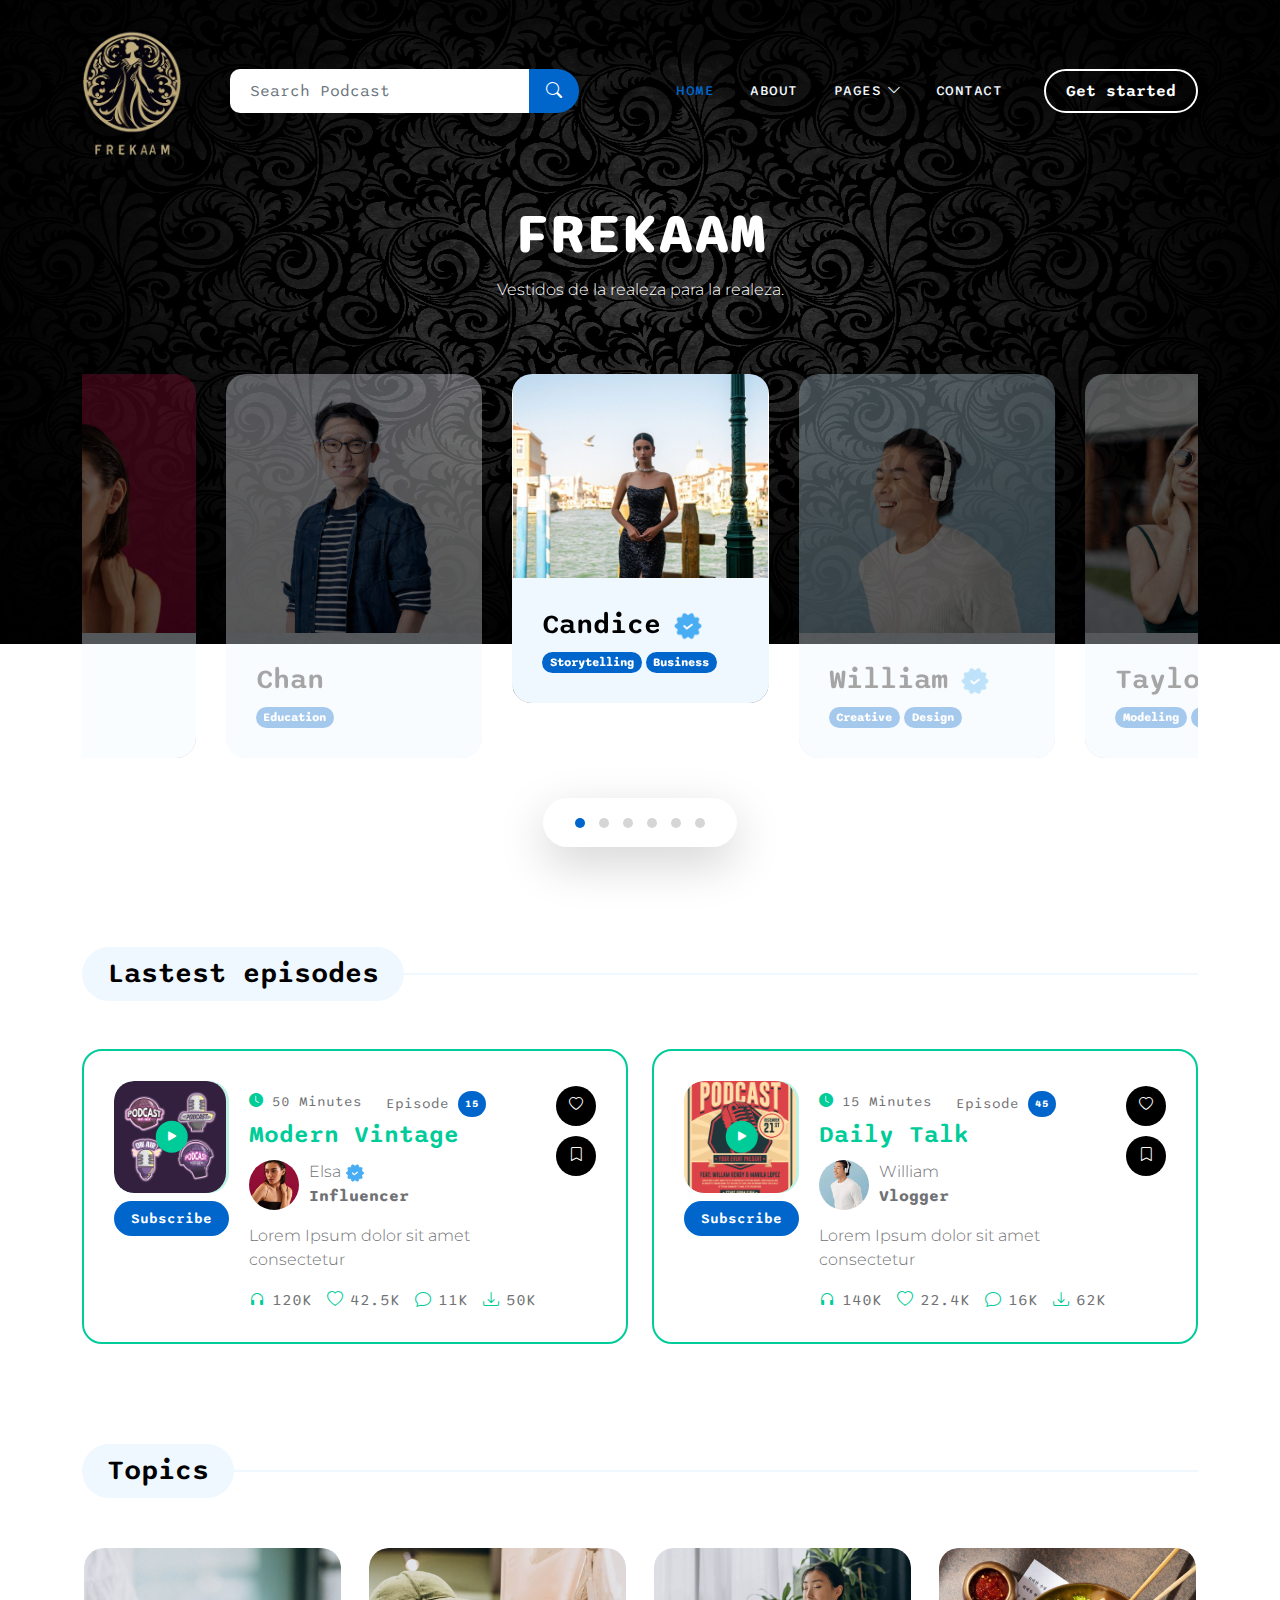
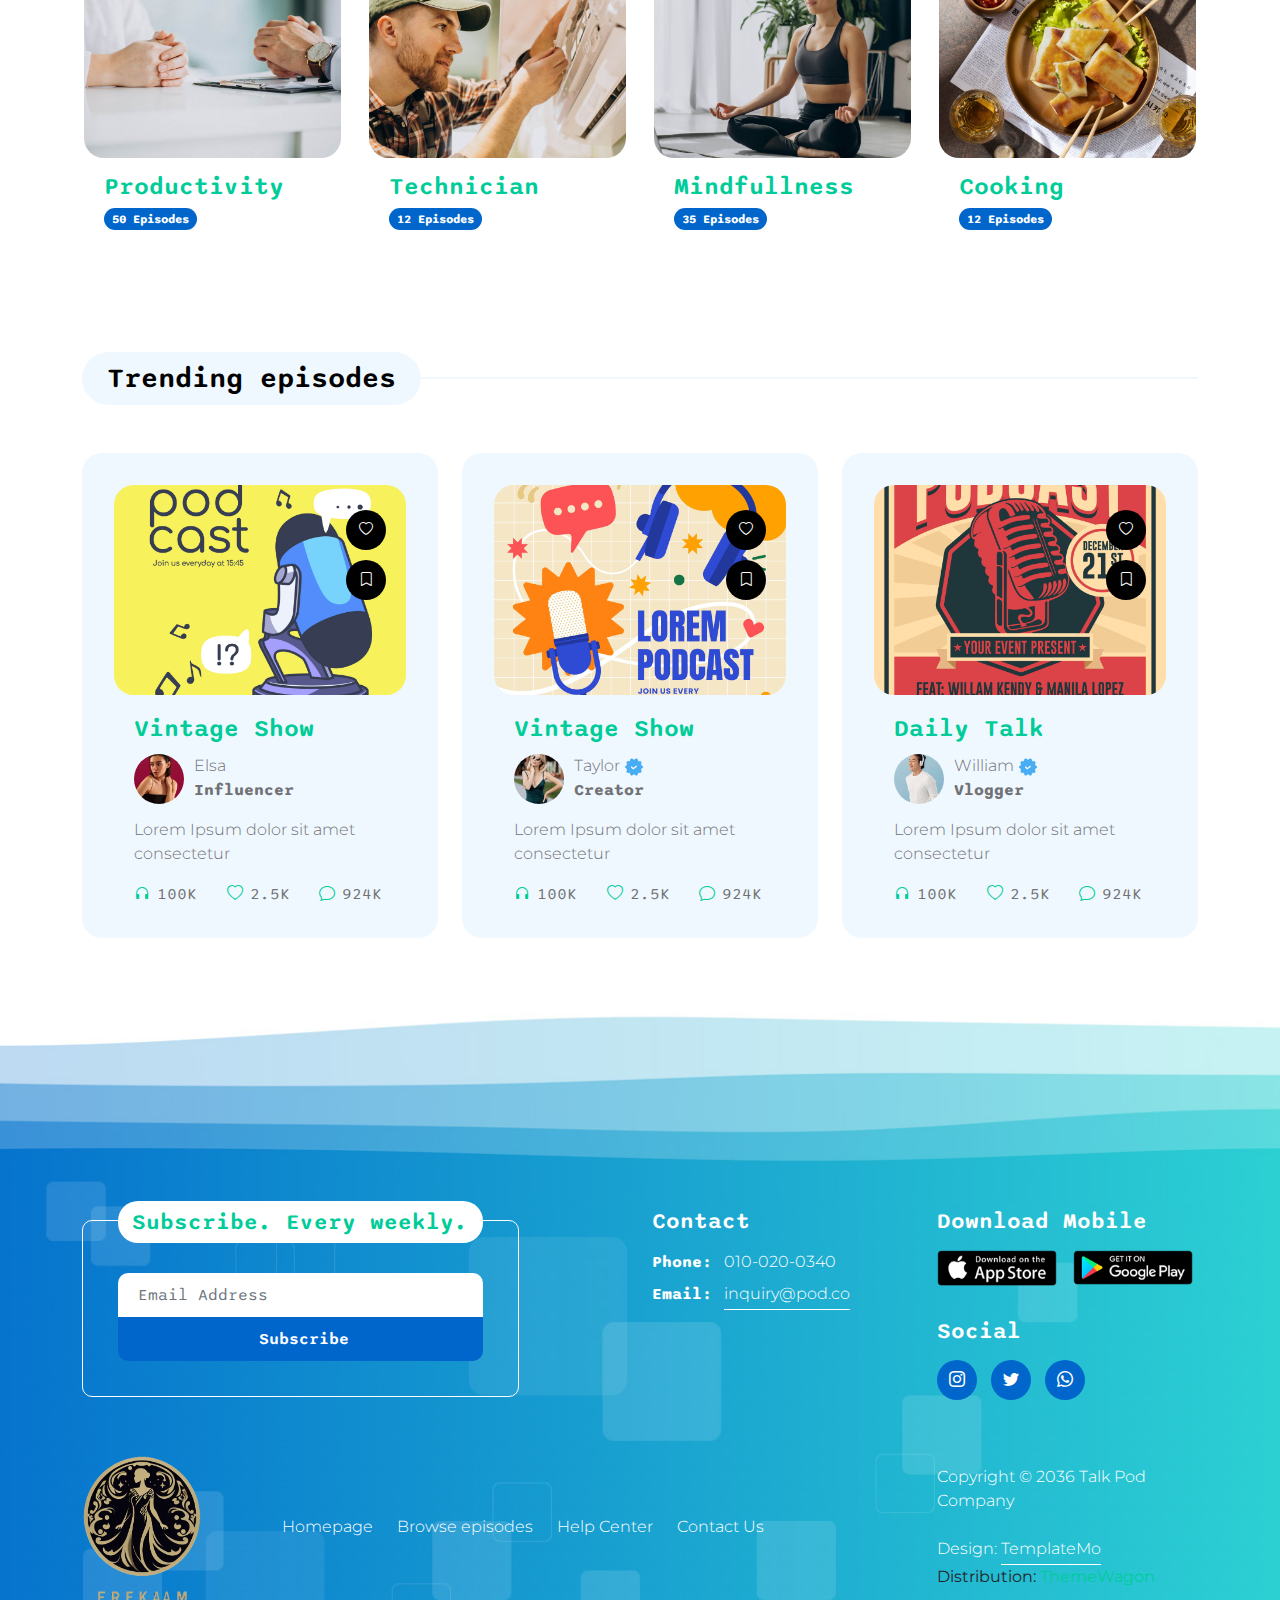
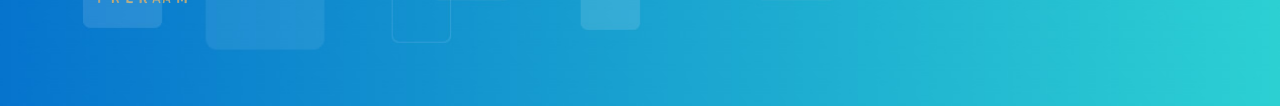
==== commit 6def3550: "cambios" ====
--- a/index.html
+++ b/index.html
@@ -91,8 +91,9 @@
                     </ul>
 
                     <div class="ms-4">
-                        <a href="#section_3" class="btn custom-btn custom-border-btn smoothscroll">Get started</a>
-                    </div>
+                         <a href="#section_3" class="btn custom-btn custom-border-btn smoothscroll">Get started</a> 
+                    </div>
+                    
                 </div>
             </div>
         </nav>
@@ -104,11 +105,12 @@
 
                     <div class="col-lg-12 col-12">
                         <div class="text-center mb-5 pb-2">
-                            <h1 class="text-white">Listen to Pod Talk</h1>
-
-                            <p class="text-white">Listen it everywhere. Explore your fav podcasts.</p>
-
+                            <h1 class="text-white">FREKAAM</h1>
+
+                            <p class="text-white">Vestidos de la realeza para la realeza.</p>
+                            <!--
                             <a href="#section_2" class="btn custom-btn smoothscroll mt-3">Start listening</a>
+                            -->
                         </div>
 
                         <div class="owl-carousel owl-theme">
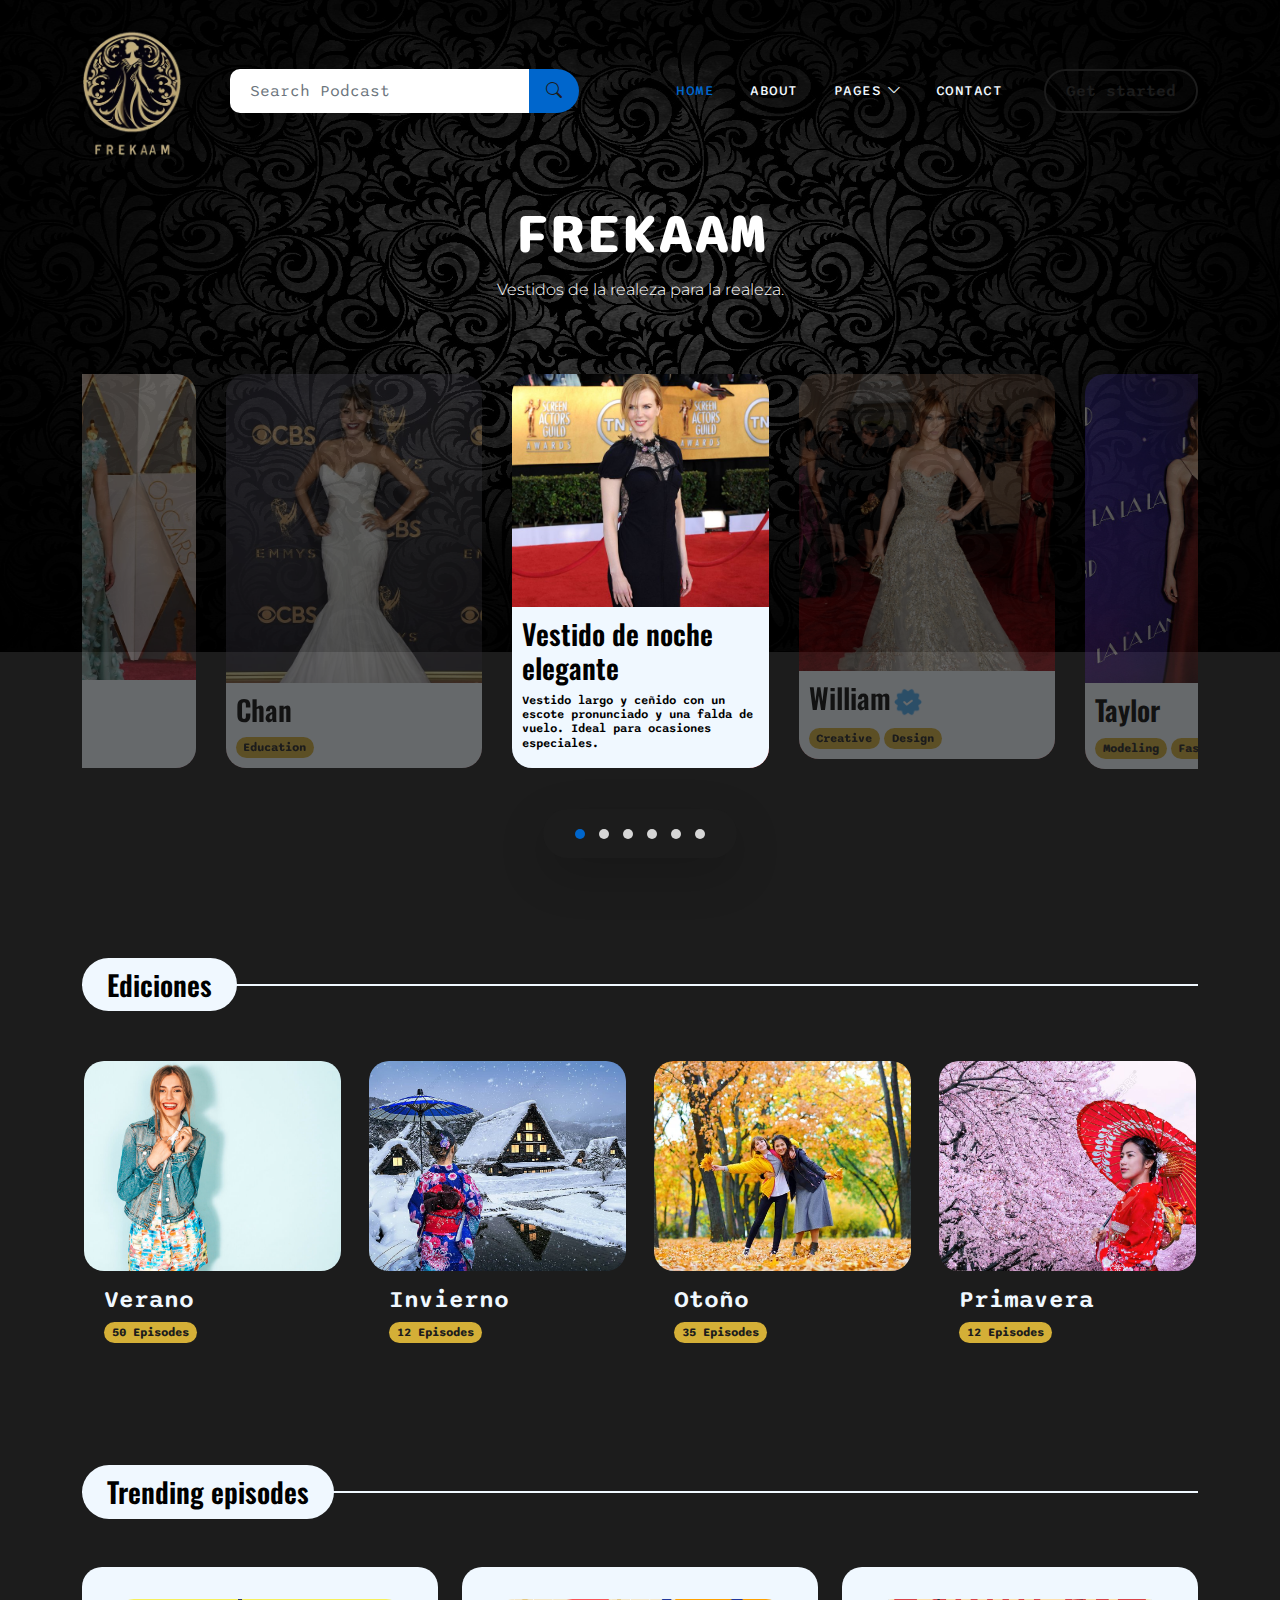
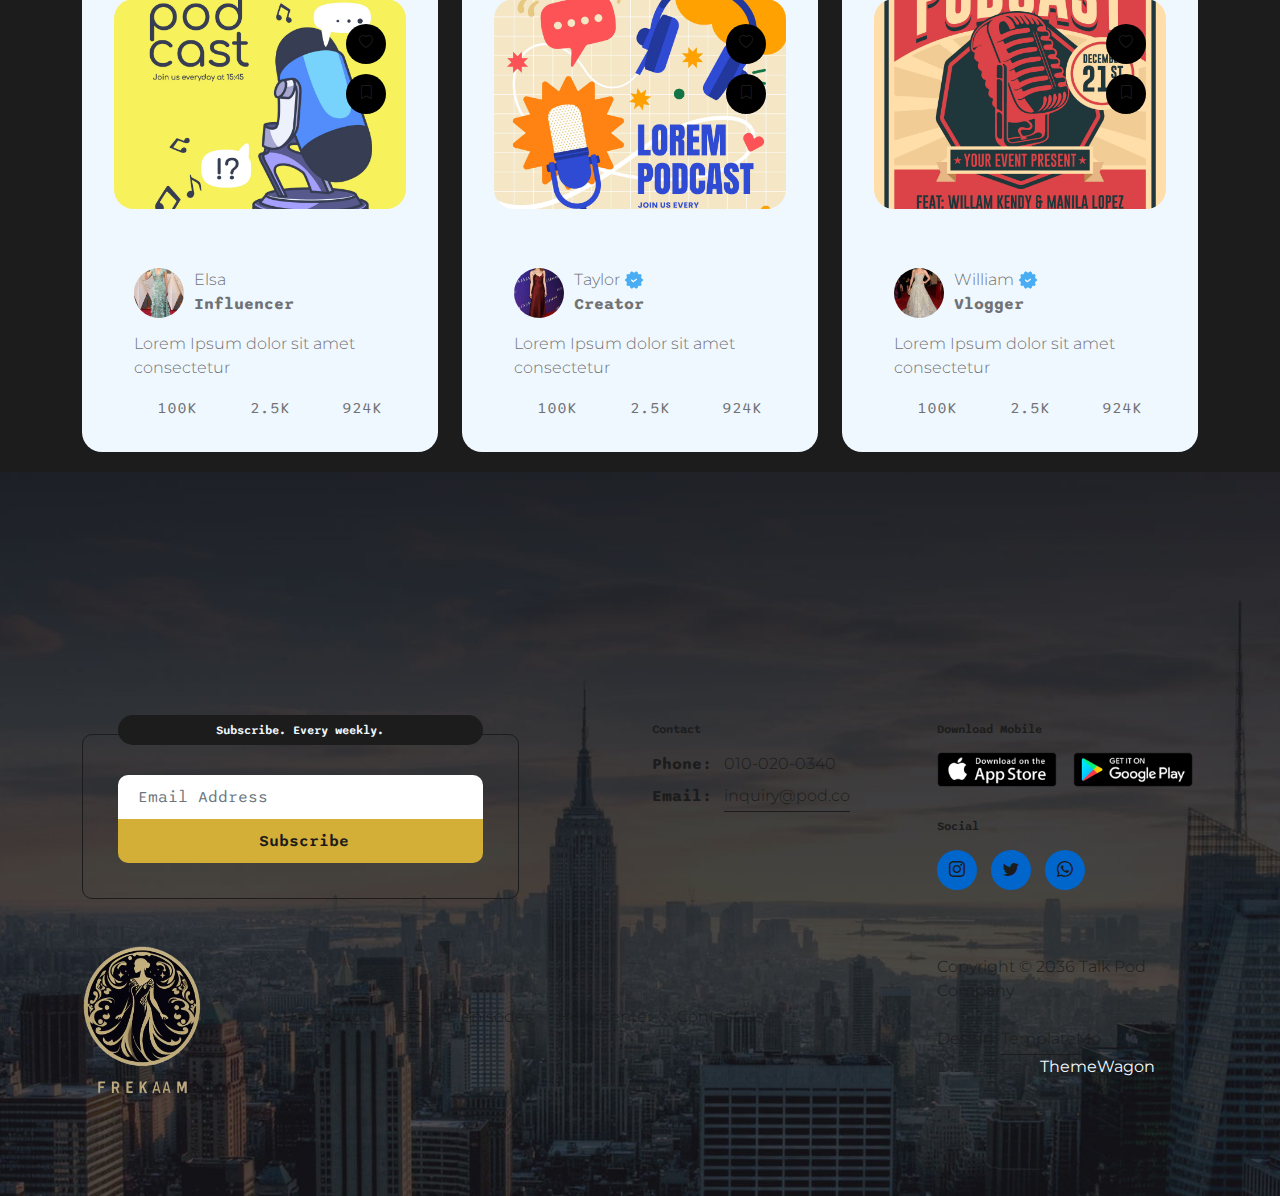
==== commit b19d3a2d: "Bastantisisisimos cambios" ====
--- a/index.html
+++ b/index.html
@@ -1,5 +1,8 @@
 <!doctype html>
 <html lang="en">
+    <style>
+        @import url('https://fonts.googleapis.com/css2?family=Montserrat+Alternates:wght@200;300&family=Oswald&display=swap');
+      </style>
 
 <head>
     <meta charset="utf-8">
@@ -28,6 +31,10 @@
     <link rel="stylesheet" href="css/owl.theme.default.min.css">
 
     <link href="css/templatemo-pod-talk.css" rel="stylesheet">
+
+    <link rel="preconnect" href="https://fonts.googleapis.com">
+<link rel="preconnect" href="https://fonts.gstatic.com" crossorigin>
+<link href="https://fonts.googleapis.com/css2?family=Montserrat+Alternates:wght@200;300&family=Oswald&display=swap" rel="stylesheet">
 
     <!--
 
@@ -120,16 +127,18 @@
 
                                 <div class="owl-carousel-info">
                                     <h4 class="mb-2">
-                                        Candice
-                                        <img src="images/verified.png" class="owl-carousel-verified-image img-fluid"
-                                            alt="">
+                                        Vestido de noche elegante
+                                        <!--<img src="images/verified.png" class="owl-carousel-verified-image img-fluid"
+                                            alt=""
+                                            
+                                        --> 
                                     </h4>
-
-                                    <span class="badge">Storytelling</span>
-
-                                    <span class="badge">Business</span>
-                                </div>
-
+                                    <h6> 
+                                        Vestido largo y ceñido con un escote pronunciado y una falda de vuelo. Ideal para ocasiones especiales.
+                                    </h6>
+                                </div>
+                                
+                                <!--
                                 <div class="social-share">
                                     <ul class="social-icon">
                                         <li class="social-icon-item">
@@ -141,6 +150,7 @@
                                         </li>
                                     </ul>
                                 </div>
+                            -->
                             </div>
 
                             <div class="owl-carousel-info-wrap item">
@@ -159,21 +169,7 @@
                                     <span class="badge">Design</span>
                                 </div>
 
-                                <div class="social-share">
-                                    <ul class="social-icon">
-                                        <li class="social-icon-item">
-                                            <a href="#" class="social-icon-link bi-twitter"></a>
-                                        </li>
-
-                                        <li class="social-icon-item">
-                                            <a href="#" class="social-icon-link bi-facebook"></a>
-                                        </li>
-
-                                        <li class="social-icon-item">
-                                            <a href="#" class="social-icon-link bi-pinterest"></a>
-                                        </li>
-                                    </ul>
-                                </div>
+                                
                             </div>
 
                             <div class="owl-carousel-info-wrap item">
@@ -188,21 +184,7 @@
                                     <span class="badge">Fashion</span>
                                 </div>
 
-                                <div class="social-share">
-                                    <ul class="social-icon">
-                                        <li class="social-icon-item">
-                                            <a href="#" class="social-icon-link bi-twitter"></a>
-                                        </li>
-
-                                        <li class="social-icon-item">
-                                            <a href="#" class="social-icon-link bi-facebook"></a>
-                                        </li>
-
-                                        <li class="social-icon-item">
-                                            <a href="#" class="social-icon-link bi-pinterest"></a>
-                                        </li>
-                                    </ul>
-                                </div>
+                               
                             </div>
 
                             <div class="owl-carousel-info-wrap item">
@@ -283,6 +265,7 @@
             </div>
         </section>
 
+        <!--
 
         <section class="latest-podcast-section section-padding pb-0" id="section_2">
             <div class="container">
@@ -459,7 +442,7 @@
                 </div>
             </div>
         </section>
-
+    -->
 
         <section class="topics-section section-padding pb-0" id="section_3">
             <div class="container">
@@ -467,7 +450,7 @@
 
                     <div class="col-lg-12 col-12">
                         <div class="section-title-wrap mb-5">
-                            <h4 class="section-title">Topics</h4>
+                            <h4 class="section-title">Ediciones</h4>
                         </div>
                     </div>
 
@@ -481,7 +464,7 @@
                             <div class="custom-block-info custom-block-overlay-info">
                                 <h5 class="mb-1">
                                     <a href="listing-page.html">
-                                        Productivity
+                                        Verano
                                     </a>
                                 </h5>
 
@@ -500,7 +483,7 @@
                             <div class="custom-block-info custom-block-overlay-info">
                                 <h5 class="mb-1">
                                     <a href="listing-page.html">
-                                        Technician
+                                        Invierno
                                     </a>
                                 </h5>
 
@@ -519,7 +502,7 @@
                             <div class="custom-block-info custom-block-overlay-info">
                                 <h5 class="mb-1">
                                     <a href="listing-page.html">
-                                        Mindfullness
+                                        Otoño
                                     </a>
                                 </h5>
 
@@ -538,7 +521,7 @@
                             <div class="custom-block-info custom-block-overlay-info">
                                 <h5 class="mb-1">
                                     <a href="listing-page.html">
-                                        Cooking
+                                        Primavera
                                     </a>
                                 </h5>
 
--- a/css/templatemo-pod-talk.css
+++ b/css/templatemo-pod-talk.css
@@ -11,16 +11,17 @@
 /*---------------------------------------
   CUSTOM PROPERTIES ( VARIABLES )             
 -----------------------------------------*/
+
 :root {
-  --white-color:                  #ffffff;
-  --primary-color:                #00CC99;
+  --white-color:                  #1c1c1c;
+  --primary-color:                #f0f8ff;
   --secondary-color:              #0066CC;
   --section-bg-color:             #f0f8ff;
-  --custom-btn-bg-color:          #0066CC;
+  --custom-btn-bg-color:          #D4AF37;
   --custom-btn-bg-hover-color:    #00CC99;
   --dark-color:                   #000000;
   --p-color:                      #717275;
-  --border-color:                 #7fffd4;
+  --border-color:                 #f0f8ff;
   --link-hover-color:             #0066CC;
 
   --body-font-family:             'Montserrat', sans-serif;
@@ -31,7 +32,7 @@
   --h3-font-size:                 32px;
   --h4-font-size:                 28px;
   --h5-font-size:                 24px;
-  --h6-font-size:                 22px;
+  --h6-font-size:                 12px;
   --p-font-size:                  16px;
   --menu-font-size:               14px;
 
@@ -90,6 +91,9 @@
 
 h4 {
   font-size: var(--h4-font-size);
+  font-family: 'Montserrat Alternates', sans-serif;
+font-family: 'Oswald', sans-serif;
+
 }
 
 h5 {
@@ -487,7 +491,7 @@
 }
 
 .owl-carousel-image {
-  display: block;
+  display:block;
 }
 
 .owl-carousel .owl-item .owl-carousel-verified-image {
@@ -518,6 +522,8 @@
   overflow: hidden;
   text-align: left;
 }
+
+/*información */
 
 .owl-carousel-info {
   background-color: var(--section-bg-color);
@@ -526,7 +532,7 @@
   bottom: 0;
   right: 0;
   left: 0;
-  padding: 30px;
+  padding: 10px;
 }
 
 .badge {
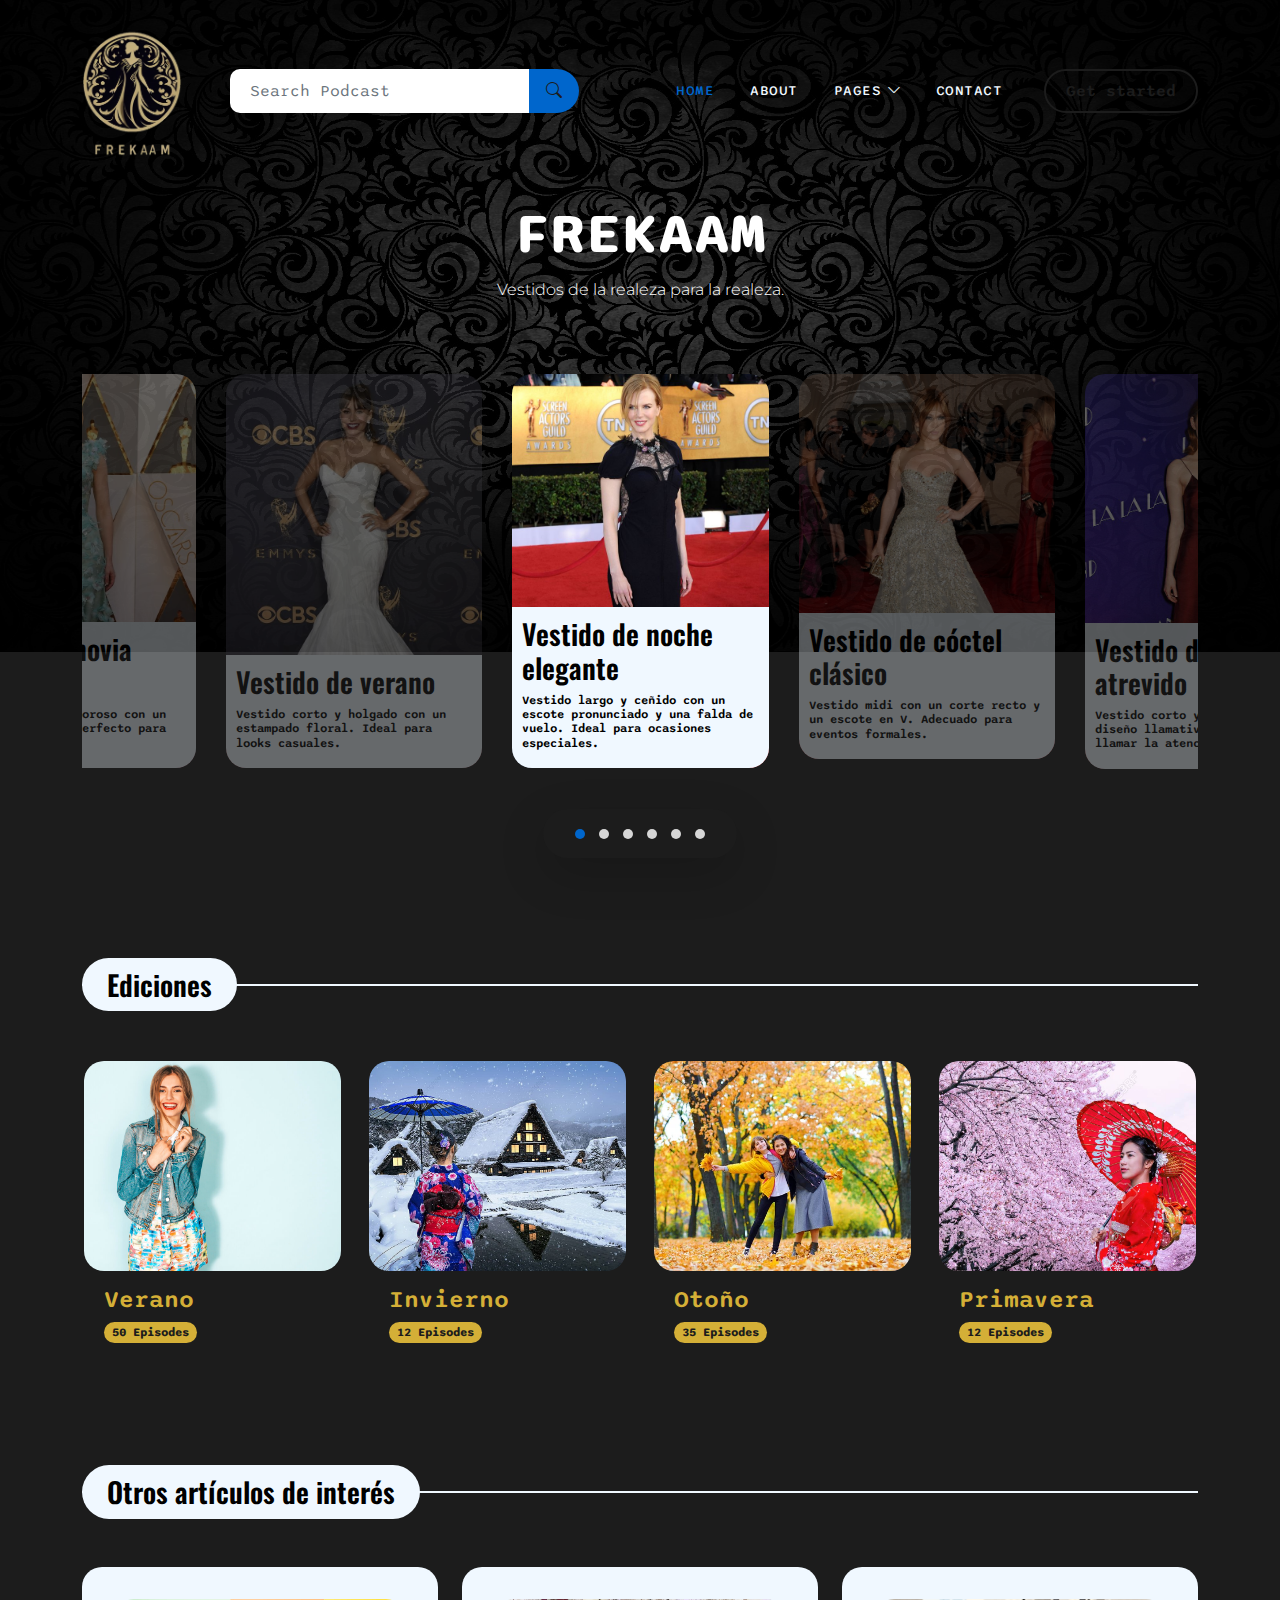
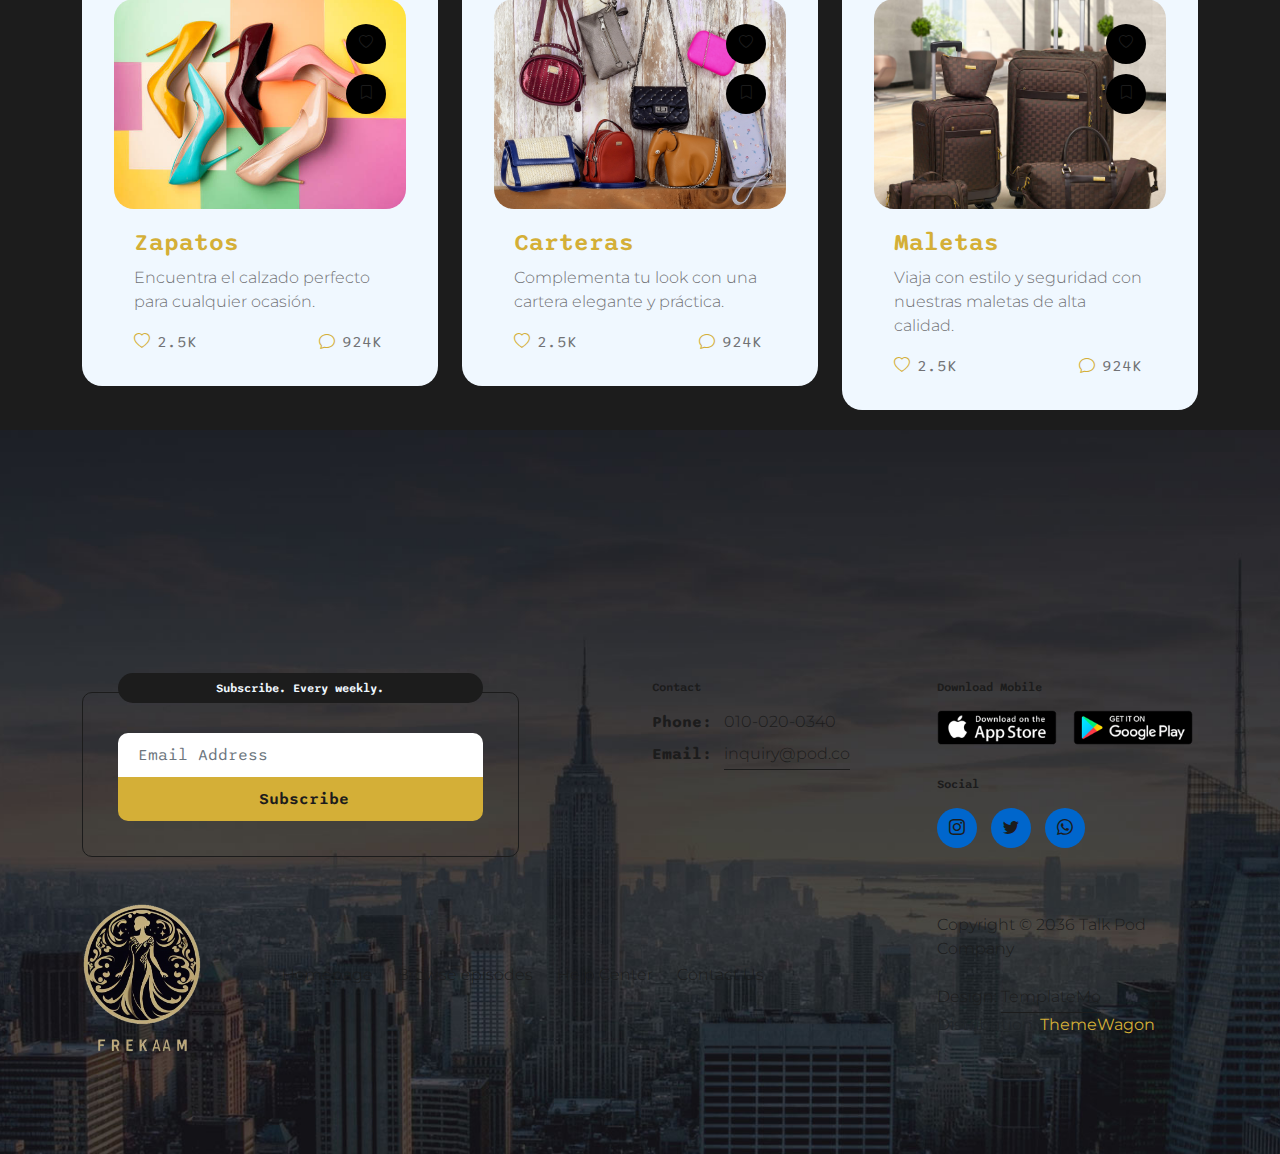
==== commit 6a23fbfa: "cambios varios" ====
--- a/index.html
+++ b/index.html
@@ -159,14 +159,13 @@
 
                                 <div class="owl-carousel-info">
                                     <h4 class="mb-2">
-                                        William
-                                        <img src="images/verified.png" class="owl-carousel-verified-image img-fluid"
-                                            alt="">
+                                        Vestido de cóctel clásico
+                                    
                                     </h4>
 
-                                    <span class="badge">Creative</span>
-
-                                    <span class="badge">Design</span>
+                                    <h6> 
+                                        Vestido midi con un corte recto y un escote en V. Adecuado para eventos formales.
+                                    </h6>
                                 </div>
 
                                 
@@ -177,11 +176,11 @@
                                     class="owl-carousel-image img-fluid" alt="">
 
                                 <div class="owl-carousel-info">
-                                    <h4 class="mb-2">Taylor</h4>
-
-                                    <span class="badge">Modeling</span>
-
-                                    <span class="badge">Fashion</span>
+                                    <h4 class="mb-2">Vestido de fiesta atrevido</h4>
+
+                                    <h6> 
+                                        Vestido corto y ajustado con un diseño llamativo. Ideal para llamar la atención.
+                                    </h6>
                                 </div>
 
                                
@@ -191,22 +190,14 @@
                                 <img src="images/profile/man-portrait.jpg" class="owl-carousel-image img-fluid" alt="">
 
                                 <div class="owl-carousel-info">
-                                    <h4 class="mb-2">Nick</h4>
-
-                                    <span class="badge">Acting</span>
-                                </div>
-
-                                <div class="social-share">
-                                    <ul class="social-icon">
-                                        <li class="social-icon-item">
-                                            <a href="#" class="social-icon-link bi-instagram"></a>
-                                        </li>
-
-                                        <li class="social-icon-item">
-                                            <a href="#" class="social-icon-link bi-youtube"></a>
-                                        </li>
-                                    </ul>
-                                </div>
+                                    <h4 class="mb-2">Vestido de oficina profesional</h4>
+
+                                    <h6> 
+                                        Vestido midi con un corte recto y un escote cerrado. Adecuado para el trabajo.
+                                    </h6>
+                                </div>
+
+                                
                             </div>
 
                             <div class="owl-carousel-info-wrap item">
@@ -215,25 +206,13 @@
 
                                 <div class="owl-carousel-info">
                                     <h4 class="mb-2">
-                                        Elsa
-                                        <img src="images/verified.png" class="owl-carousel-verified-image img-fluid"
-                                            alt="">
-                                    </h4>
-
-                                    <span class="badge">Influencer</span>
-                                </div>
-
-                                <div class="social-share">
-                                    <ul class="social-icon">
-                                        <li class="social-icon-item">
-                                            <a href="#" class="social-icon-link bi-instagram"></a>
-                                        </li>
-
-                                        <li class="social-icon-item">
-                                            <a href="#" class="social-icon-link bi-youtube"></a>
-                                        </li>
-                                    </ul>
-                                </div>
+                                        Vestido de novia soñado
+                                        <h6> 
+                                            Vestido largo y vaporoso con un diseño romántico. Perfecto para el día de la boda.
+                                        </h6>
+                                </div>
+
+                                
                             </div>
 
                             <div class="owl-carousel-info-wrap item">
@@ -241,22 +220,14 @@
                                     class="owl-carousel-image img-fluid" alt="">
 
                                 <div class="owl-carousel-info">
-                                    <h4 class="mb-2">Chan</h4>
-
-                                    <span class="badge">Education</span>
-                                </div>
-
-                                <div class="social-share">
-                                    <ul class="social-icon">
-                                        <li class="social-icon-item">
-                                            <a href="#" class="social-icon-link bi-linkedin"></a>
-                                        </li>
-
-                                        <li class="social-icon-item">
-                                            <a href="#" class="social-icon-link bi-whatsapp"></a>
-                                        </li>
-                                    </ul>
-                                </div>
+                                    <h4 class="mb-2">Vestido de verano </h4>
+
+                                    <h6> 
+                                        Vestido corto y holgado con un estampado floral. Ideal para looks casuales.
+                                    </h6>
+                                </div>
+
+                                
                             </div>
                         </div>
                     </div>
@@ -541,7 +512,7 @@
 
                     <div class="col-lg-12 col-12">
                         <div class="section-title-wrap mb-5">
-                            <h4 class="section-title">Trending episodes</h4>
+                            <h4 class="section-title">Otros artículos de interés</h4>
                         </div>
                     </div>
 
@@ -557,25 +528,16 @@
                             <div class="custom-block-info">
                                 <h5 class="mb-2">
                                     <a href="detail-page.html">
-                                        Vintage Show
-                                    </a>
-                                </h5>
-
-                                <div class="profile-block d-flex">
-                                    <img src="images/profile/woman-posing-black-dress-medium-shot.jpg"
-                                        class="profile-block-image img-fluid" alt="">
-
-                                    <p>Elsa
-                                        <strong>Influencer</strong>
-                                    </p>
-                                </div>
-
-                                <p class="mb-0">Lorem Ipsum dolor sit amet consectetur</p>
+                                        Zapatos
+                                    </a>
+                                </h5>
+
+                                
+
+                                <p class="mb-0">Encuentra el calzado perfecto para cualquier ocasión.</p>
 
                                 <div class="custom-block-bottom d-flex justify-content-between mt-3">
-                                    <a href="#" class="bi-headphones me-1">
-                                        <span>100k</span>
-                                    </a>
+                                   
 
                                     <a href="#" class="bi-heart me-1">
                                         <span>2.5k</span>
@@ -611,28 +573,16 @@
                             <div class="custom-block-info">
                                 <h5 class="mb-2">
                                     <a href="detail-page.html">
-                                        Vintage Show
-                                    </a>
-                                </h5>
-
-                                <div class="profile-block d-flex">
-                                    <img src="images/profile/cute-smiling-woman-outdoor-portrait.jpg"
-                                        class="profile-block-image img-fluid" alt="">
-
-                                    <p>
-                                        Taylor
-                                        <img src="images/verified.png" class="verified-image img-fluid" alt="">
-                                        <strong>Creator</strong>
-                                    </p>
-                                </div>
-
-                                <p class="mb-0">Lorem Ipsum dolor sit amet consectetur</p>
+                                        Carteras
+                                    </a>
+                                </h5>
+
+                               
+
+                                <p class="mb-0">Complementa tu look con una cartera elegante y práctica.</p>
 
                                 <div class="custom-block-bottom d-flex justify-content-between mt-3">
-                                    <a href="#" class="bi-headphones me-1">
-                                        <span>100k</span>
-                                    </a>
-
+                                    
                                     <a href="#" class="bi-heart me-1">
                                         <span>2.5k</span>
                                     </a>
@@ -667,27 +617,16 @@
                             <div class="custom-block-info">
                                 <h5 class="mb-2">
                                     <a href="detail-page.html">
-                                        Daily Talk
-                                    </a>
-                                </h5>
-
-                                <div class="profile-block d-flex">
-                                    <img src="images/profile/handsome-asian-man-listening-music-through-headphones.jpg"
-                                        class="profile-block-image img-fluid" alt="">
-
-                                    <p>
-                                        William
-                                        <img src="images/verified.png" class="verified-image img-fluid" alt="">
-                                        <strong>Vlogger</strong>
-                                    </p>
-                                </div>
-
-                                <p class="mb-0">Lorem Ipsum dolor sit amet consectetur</p>
+                                        Maletas
+                                    </a>
+                                </h5>
+
+                                
+
+                                <p class="mb-0"> Viaja con estilo y seguridad con nuestras maletas de alta calidad.</p>
 
                                 <div class="custom-block-bottom d-flex justify-content-between mt-3">
-                                    <a href="#" class="bi-headphones me-1">
-                                        <span>100k</span>
-                                    </a>
+                                    
 
                                     <a href="#" class="bi-heart me-1">
                                         <span>2.5k</span>
--- a/css/templatemo-pod-talk.css
+++ b/css/templatemo-pod-talk.css
@@ -124,7 +124,7 @@
 
 a {
   display: inline-block;
-  color: var(--primary-color);
+  color: #D4AF37;
   text-decoration: none;
 }
 
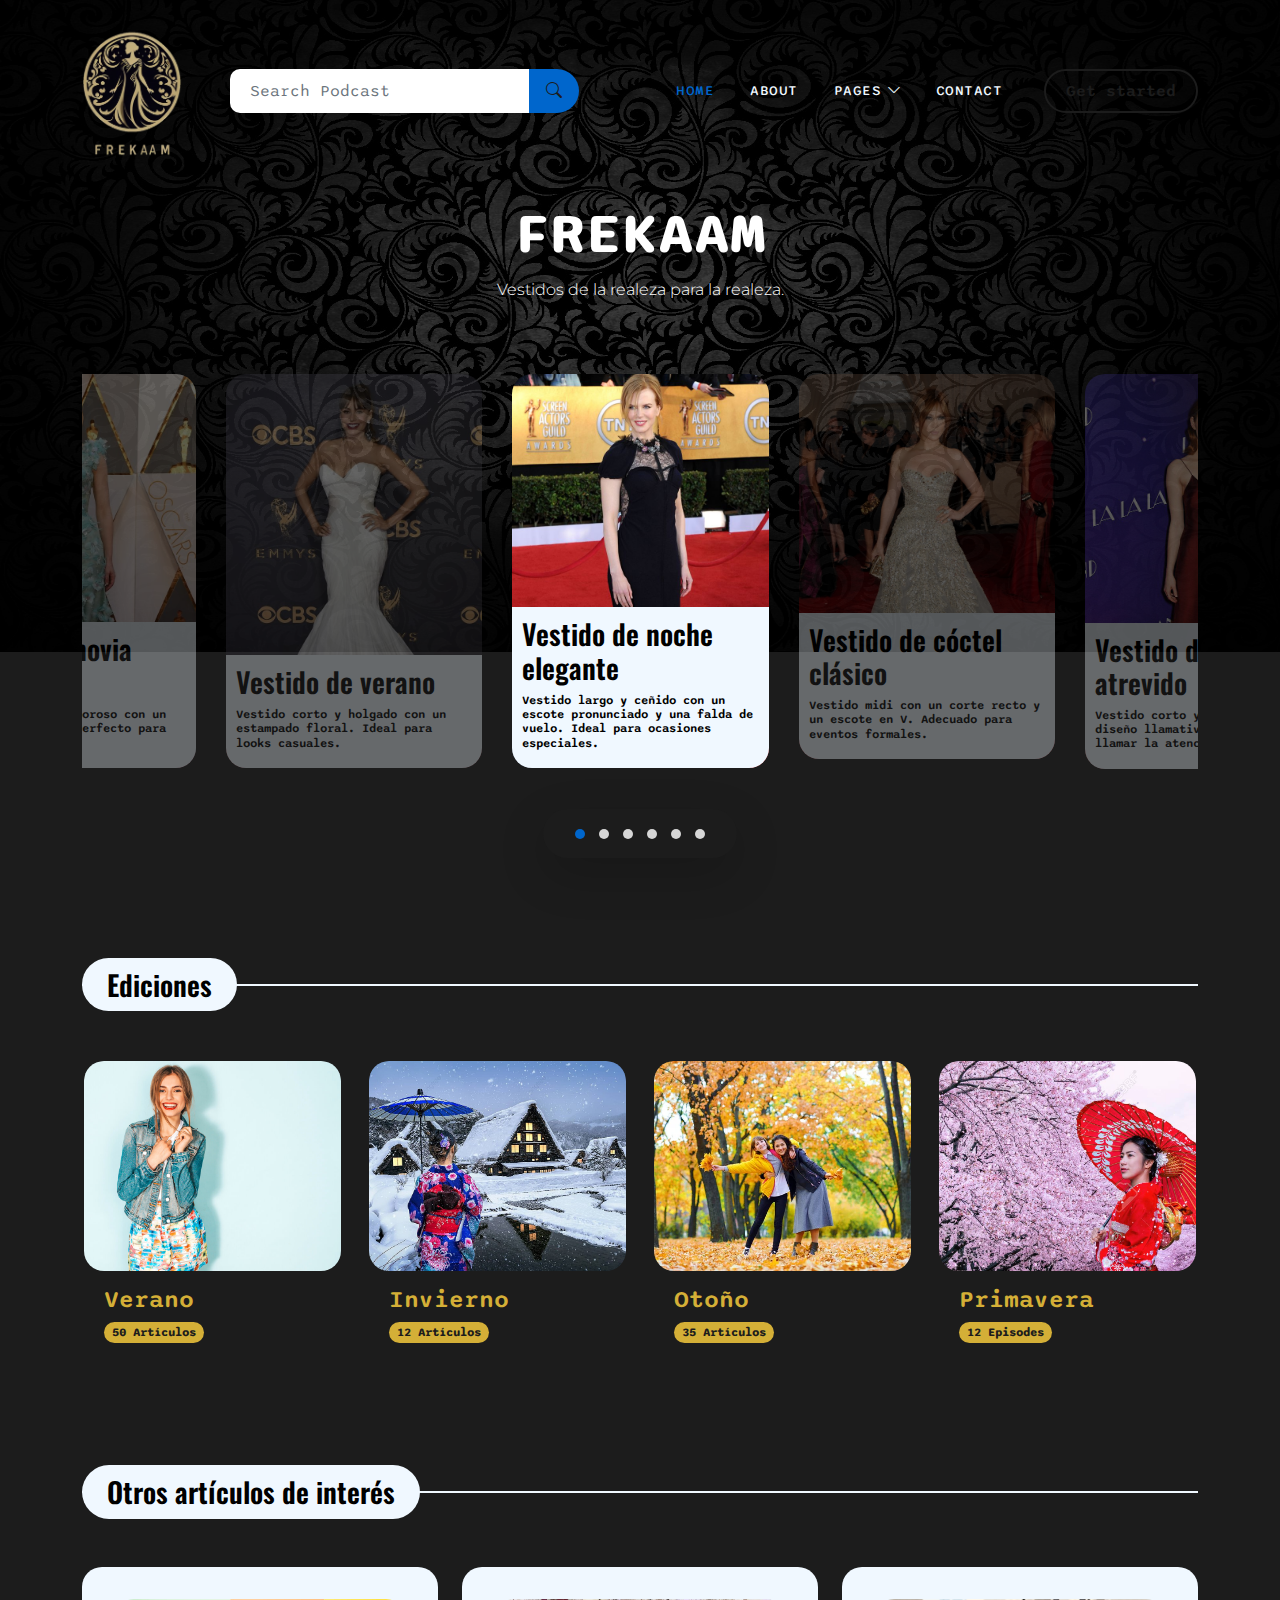
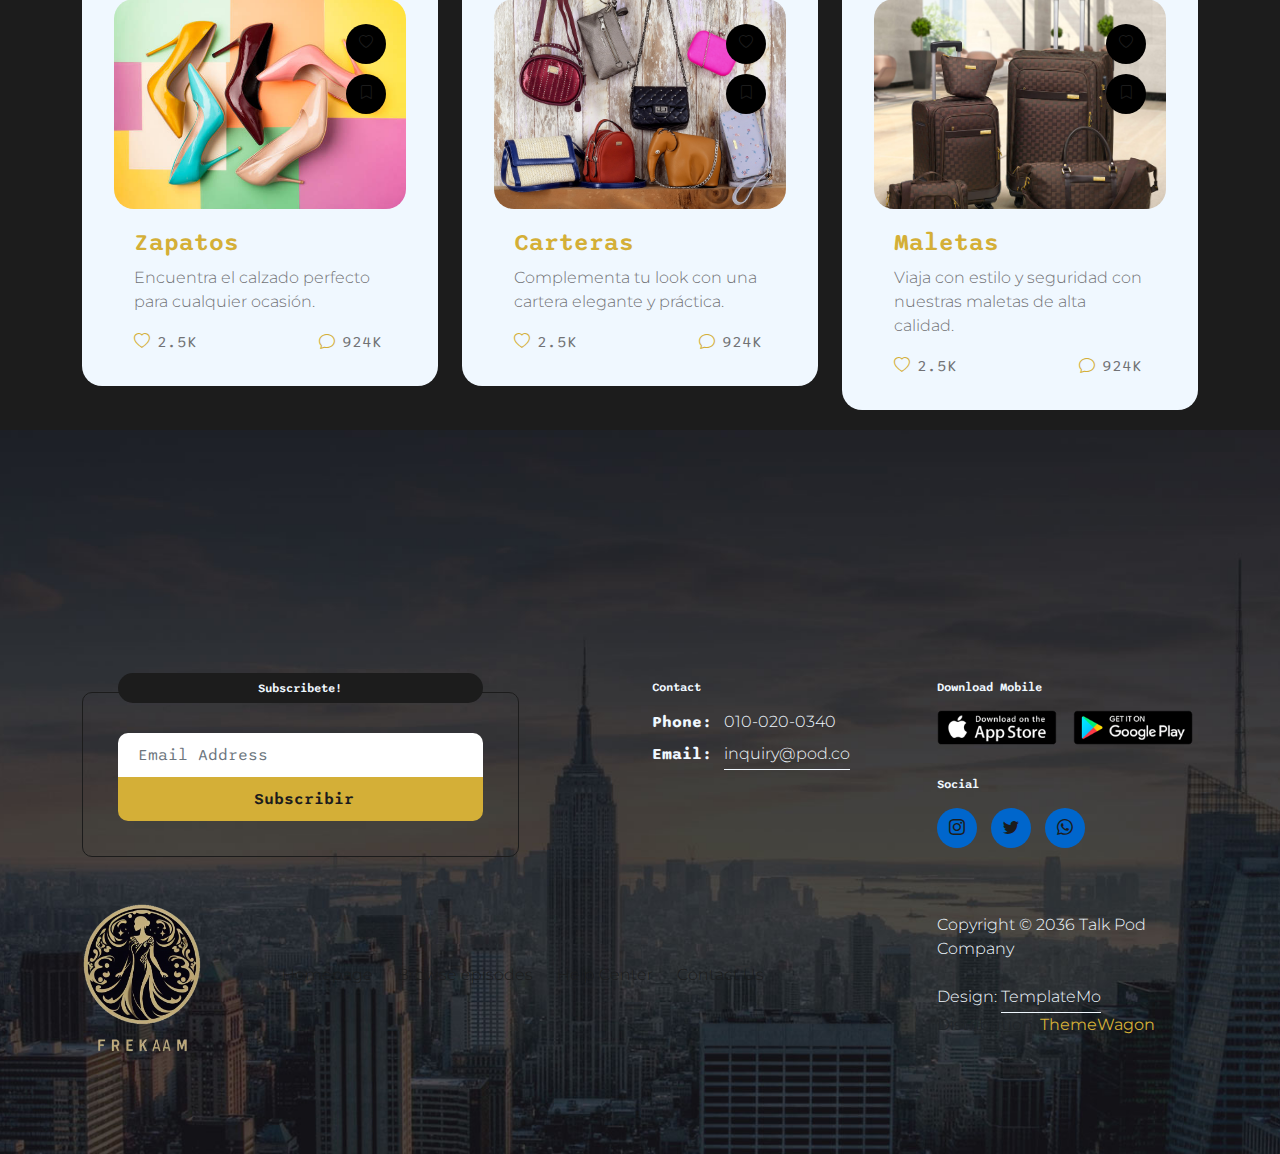
==== commit bab59480: "cambios varios" ====
--- a/index.html
+++ b/index.html
@@ -439,7 +439,7 @@
                                     </a>
                                 </h5>
 
-                                <p class="badge mb-0">50 Episodes</p>
+                                <p class="badge mb-0">50 Artículos</p>
                             </div>
                         </div>
                     </div>
@@ -458,7 +458,7 @@
                                     </a>
                                 </h5>
 
-                                <p class="badge mb-0">12 Episodes</p>
+                                <p class="badge mb-0">12 Artículos</p>
                             </div>
                         </div>
                     </div>
@@ -477,7 +477,7 @@
                                     </a>
                                 </h5>
 
-                                <p class="badge mb-0">35 Episodes</p>
+                                <p class="badge mb-0">35 Artículos</p>
                             </div>
                         </div>
                     </div>
@@ -662,14 +662,14 @@
 
                 <div class="col-lg-6 col-12 mb-5 mb-lg-0">
                     <div class="subscribe-form-wrap">
-                        <h6>Subscribe. Every weekly.</h6>
+                        <h6>Subscribete!</h6>
 
                         <form class="custom-form subscribe-form" action="#" method="get" role="form">
                             <input type="email" name="subscribe-email" id="subscribe-email" pattern="[^ @]*@[^ @]*"
                                 class="form-control" placeholder="Email Address" required="">
 
                             <div class="col-lg-12 col-12">
-                                <button type="submit" class="form-control" id="submit">Subscribe</button>
+                                <button type="submit" class="form-control" id="submit">Subscribir</button>
                             </div>
                         </form>
                     </div>
--- a/css/templatemo-pod-talk.css
+++ b/css/templatemo-pod-talk.css
@@ -1026,7 +1026,7 @@
 
 .site-footer-title,
 .site-footer p {
-  color: var(--white-color);
+  color: #f0f8ff;
 }
 
 .site-footer p strong {
@@ -1034,7 +1034,7 @@
 }
 
 .site-footer p a {
-  color: var(--white-color);
+  color: #f0f8ff;
   border-bottom: 1px solid;
   padding-bottom: 3px;
 }
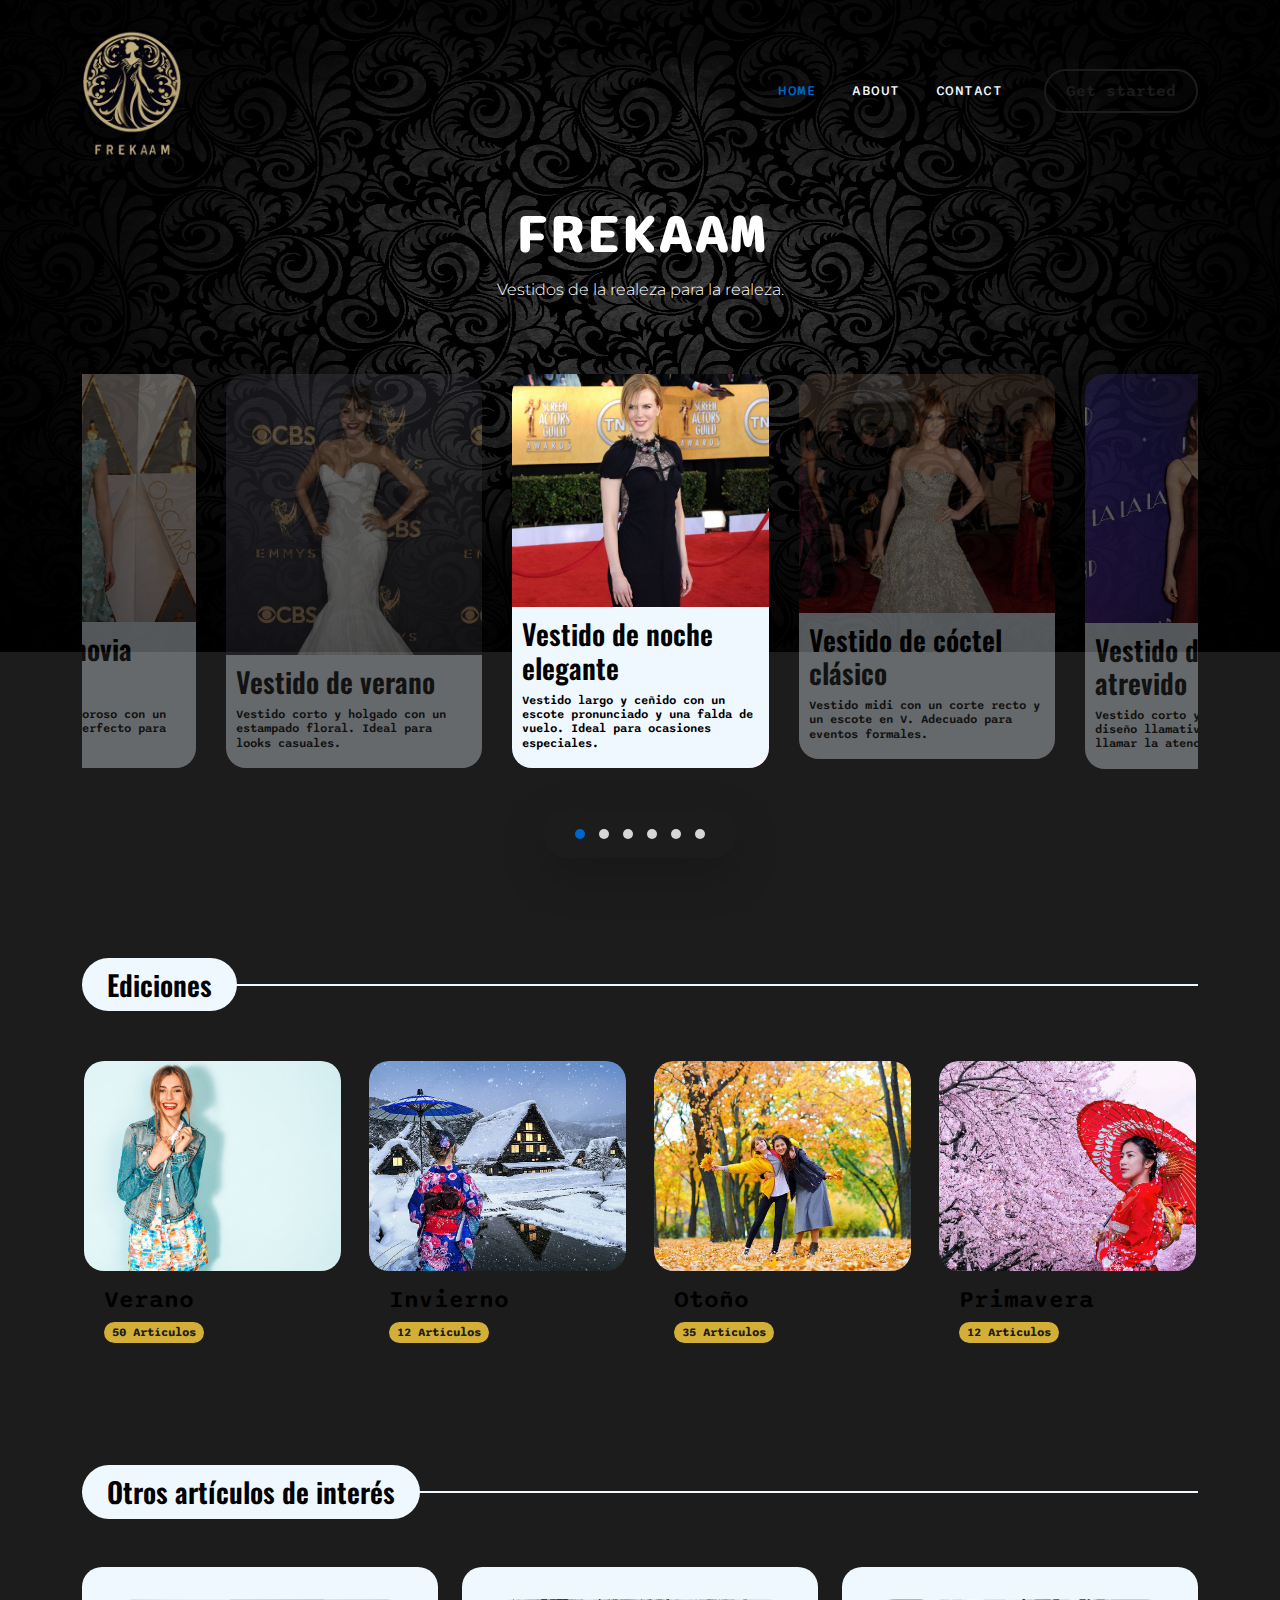
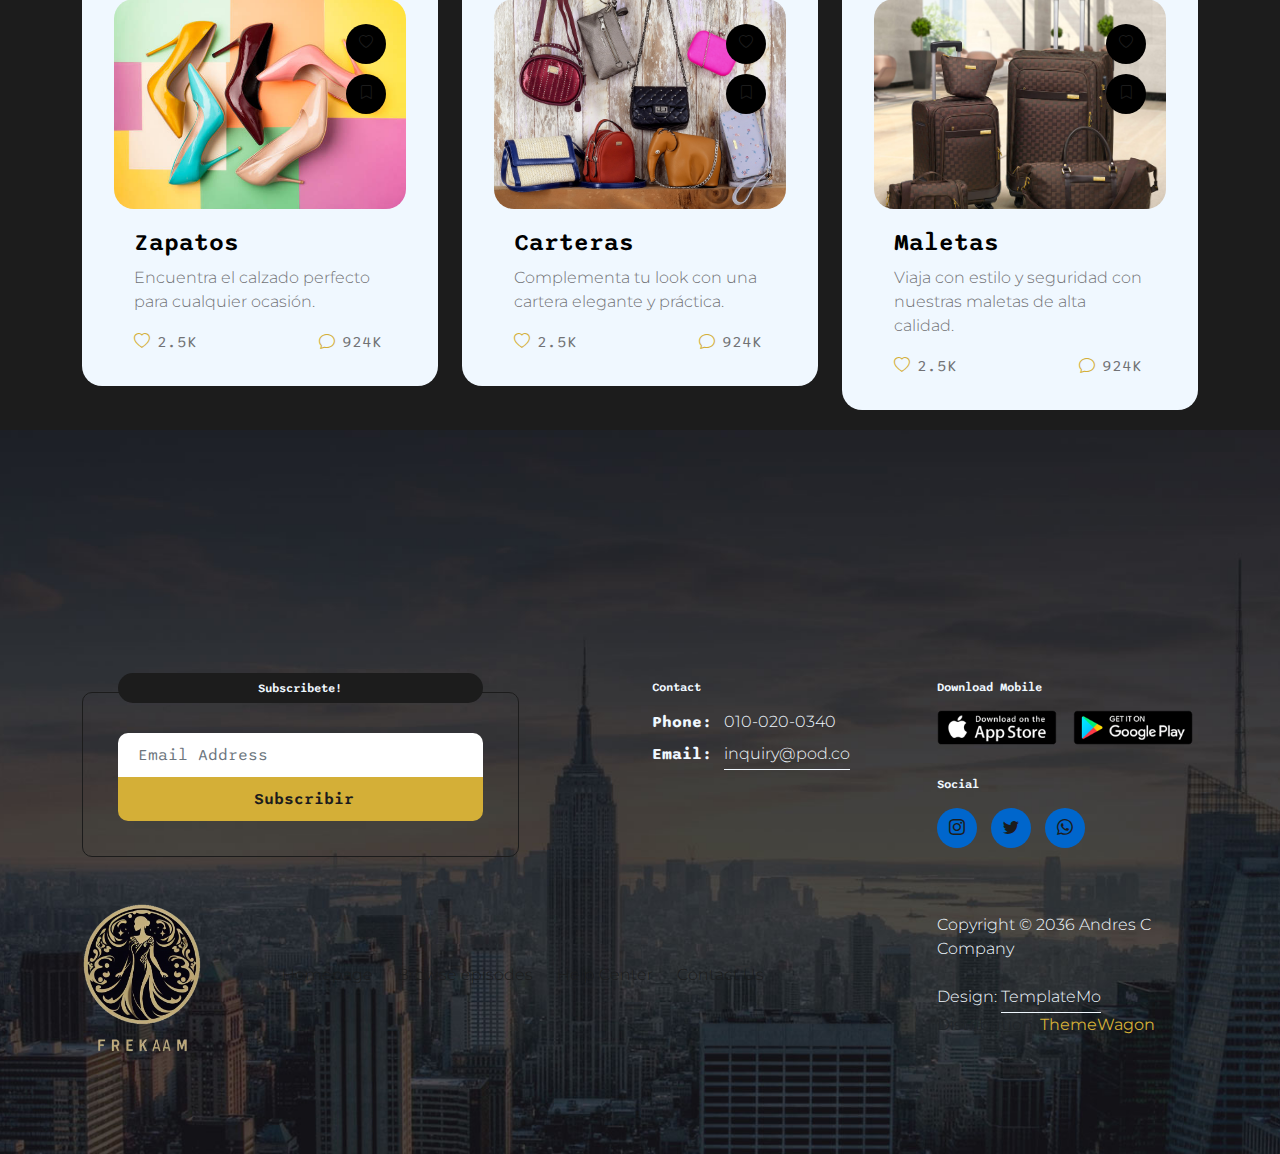
==== commit b65a089e: "cambios varios" ====
--- a/index.html
+++ b/index.html
@@ -54,7 +54,7 @@
                 <a class="navbar-brand me-lg-5 me-0" href="index.html">
                     <img src="images/pod-talk-logo.png" class="logo-image img-fluid" alt="templatemo pod talk">
                 </a>
-
+<!--
                 <form action="#" method="get" class="custom-form search-form flex-fill me-3" role="search">
                     <div class="input-group input-group-lg">
                         <input name="search" type="search" class="form-control" id="search" placeholder="Search Podcast"
@@ -70,7 +70,7 @@
                     aria-controls="navbarNav" aria-expanded="false" aria-label="Toggle navigation">
                     <span class="navbar-toggler-icon"></span>
                 </button>
-
+-->
                 <div class="collapse navbar-collapse" id="navbarNav">
                     <ul class="navbar-nav ms-lg-auto">
                         <li class="nav-item">
@@ -80,7 +80,7 @@
                         <li class="nav-item">
                             <a class="nav-link" href="about.html">About</a>
                         </li>
-
+                        <!--
                         <li class="nav-item dropdown">
                             <a class="nav-link dropdown-toggle" href="#" id="navbarLightDropdownMenuLink" role="button"
                                 data-bs-toggle="dropdown" aria-expanded="false">Pages</a>
@@ -91,7 +91,7 @@
                                 <li><a class="dropdown-item" href="detail-page.html">Detail Page</a></li>
                             </ul>
                         </li>
-
+                        -->
                         <li class="nav-item">
                             <a class="nav-link" href="contact.html">Contact</a>
                         </li>
@@ -427,14 +427,14 @@
 
                     <div class="col-lg-3 col-md-6 col-12 mb-4 mb-lg-0">
                         <div class="custom-block custom-block-overlay">
-                            <a href="detail-page.html" class="custom-block-image-wrap">
+                            <a class="custom-block-image-wrap">
                                 <img src="images/topics/physician-consulting-his-patient-clinic.jpg"
                                     class="custom-block-image img-fluid" alt="">
                             </a>
 
                             <div class="custom-block-info custom-block-overlay-info">
                                 <h5 class="mb-1">
-                                    <a href="listing-page.html">
+                                    <a >
                                         Verano
                                     </a>
                                 </h5>
@@ -446,14 +446,14 @@
 
                     <div class="col-lg-3 col-md-6 col-12 mb-4 mb-lg-0">
                         <div class="custom-block custom-block-overlay">
-                            <a href="detail-page.html" class="custom-block-image-wrap">
+                            <a  class="custom-block-image-wrap">
                                 <img src="images/topics/repairman-doing-air-conditioner-service.jpg"
                                     class="custom-block-image img-fluid" alt="">
                             </a>
 
                             <div class="custom-block-info custom-block-overlay-info">
                                 <h5 class="mb-1">
-                                    <a href="listing-page.html">
+                                    <a >
                                         Invierno
                                     </a>
                                 </h5>
@@ -465,14 +465,14 @@
 
                     <div class="col-lg-3 col-md-6 col-12 mb-4 mb-lg-0">
                         <div class="custom-block custom-block-overlay">
-                            <a href="detail-page.html" class="custom-block-image-wrap">
+                            <a class="custom-block-image-wrap">
                                 <img src="images/topics/woman-practicing-yoga-mat-home.jpg"
                                     class="custom-block-image img-fluid" alt="">
                             </a>
 
                             <div class="custom-block-info custom-block-overlay-info">
                                 <h5 class="mb-1">
-                                    <a href="listing-page.html">
+                                    <a >
                                         Otoño
                                     </a>
                                 </h5>
@@ -484,19 +484,19 @@
 
                     <div class="col-lg-3 col-md-6 col-12 mb-4 mb-lg-0">
                         <div class="custom-block custom-block-overlay">
-                            <a href="detail-page.html" class="custom-block-image-wrap">
+                            <a  class="custom-block-image-wrap">
                                 <img src="images/topics/delicious-meal-with-sambal-arrangement.jpg"
                                     class="custom-block-image img-fluid" alt="">
                             </a>
 
                             <div class="custom-block-info custom-block-overlay-info">
                                 <h5 class="mb-1">
-                                    <a href="listing-page.html">
+                                    <a >
                                         Primavera
                                     </a>
                                 </h5>
 
-                                <p class="badge mb-0">12 Episodes</p>
+                                <p class="badge mb-0">12 Artículos</p>
                             </div>
                         </div>
                     </div>
@@ -519,7 +519,7 @@
                     <div class="col-lg-4 col-12 mb-4 mb-lg-0">
                         <div class="custom-block custom-block-full">
                             <div class="custom-block-image-wrap">
-                                <a href="detail-page.html">
+                                <a >
                                     <img src="images/podcast/27376480_7326766.jpg" class="custom-block-image img-fluid"
                                         alt="">
                                 </a>
@@ -527,7 +527,7 @@
 
                             <div class="custom-block-info">
                                 <h5 class="mb-2">
-                                    <a href="detail-page.html">
+                                    <a >
                                         Zapatos
                                     </a>
                                 </h5>
@@ -564,7 +564,7 @@
                     <div class="col-lg-4 col-12 mb-4 mb-lg-0">
                         <div class="custom-block custom-block-full">
                             <div class="custom-block-image-wrap">
-                                <a href="detail-page.html">
+                                <a >
                                     <img src="images/podcast/27670664_7369753.jpg" class="custom-block-image img-fluid"
                                         alt="">
                                 </a>
@@ -572,7 +572,7 @@
 
                             <div class="custom-block-info">
                                 <h5 class="mb-2">
-                                    <a href="detail-page.html">
+                                    <a >
                                         Carteras
                                     </a>
                                 </h5>
@@ -608,7 +608,7 @@
                     <div class="col-lg-4 col-12">
                         <div class="custom-block custom-block-full">
                             <div class="custom-block-image-wrap">
-                                <a href="detail-page.html">
+                                <a >
                                     <img src="images/podcast/12577967_02.jpg" class="custom-block-image img-fluid"
                                         alt="">
                                 </a>
@@ -616,7 +616,7 @@
 
                             <div class="custom-block-info">
                                 <h5 class="mb-2">
-                                    <a href="detail-page.html">
+                                    <a >
                                         Maletas
                                     </a>
                                 </h5>
@@ -751,7 +751,7 @@
                 </div>
 
                 <div class="col-lg-3 col-12">
-                    <p class="copyright-text mb-0">Copyright © 2036 Talk Pod Company
+                    <p class="copyright-text mb-0">Copyright © 2036 Andres C Company
                         <br><br>
                         Design: <a rel="nofollow" href="https://templatemo.com/page/1" target="_parent">TemplateMo</a>
                     </p> Distribution: <a rel="nofollow" href="https://themewagon.com" target="_blank">ThemeWagon</a>
--- a/css/templatemo-pod-talk.css
+++ b/css/templatemo-pod-talk.css
@@ -262,7 +262,7 @@
 }
 
 .site-header h2 {
-  color: var(--white-color);
+  color: #f0f8ff;
 }
 
 
